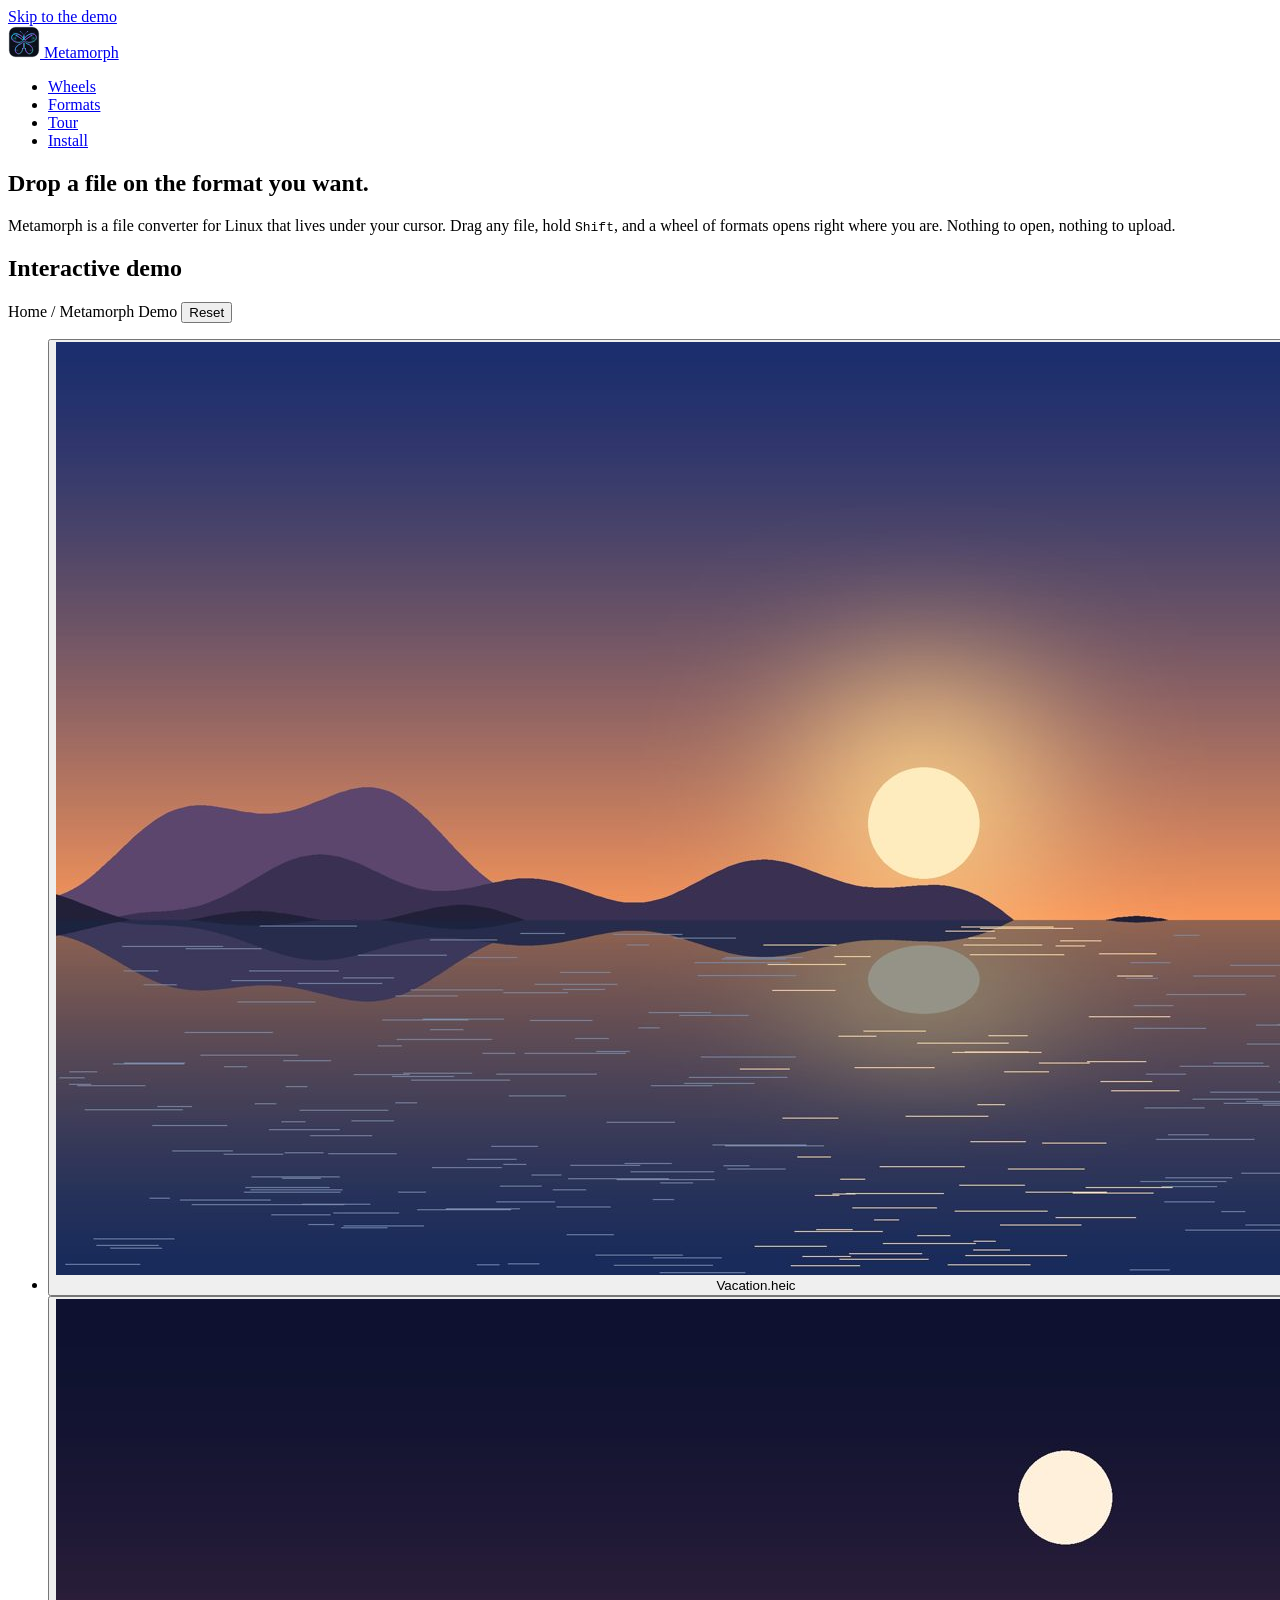
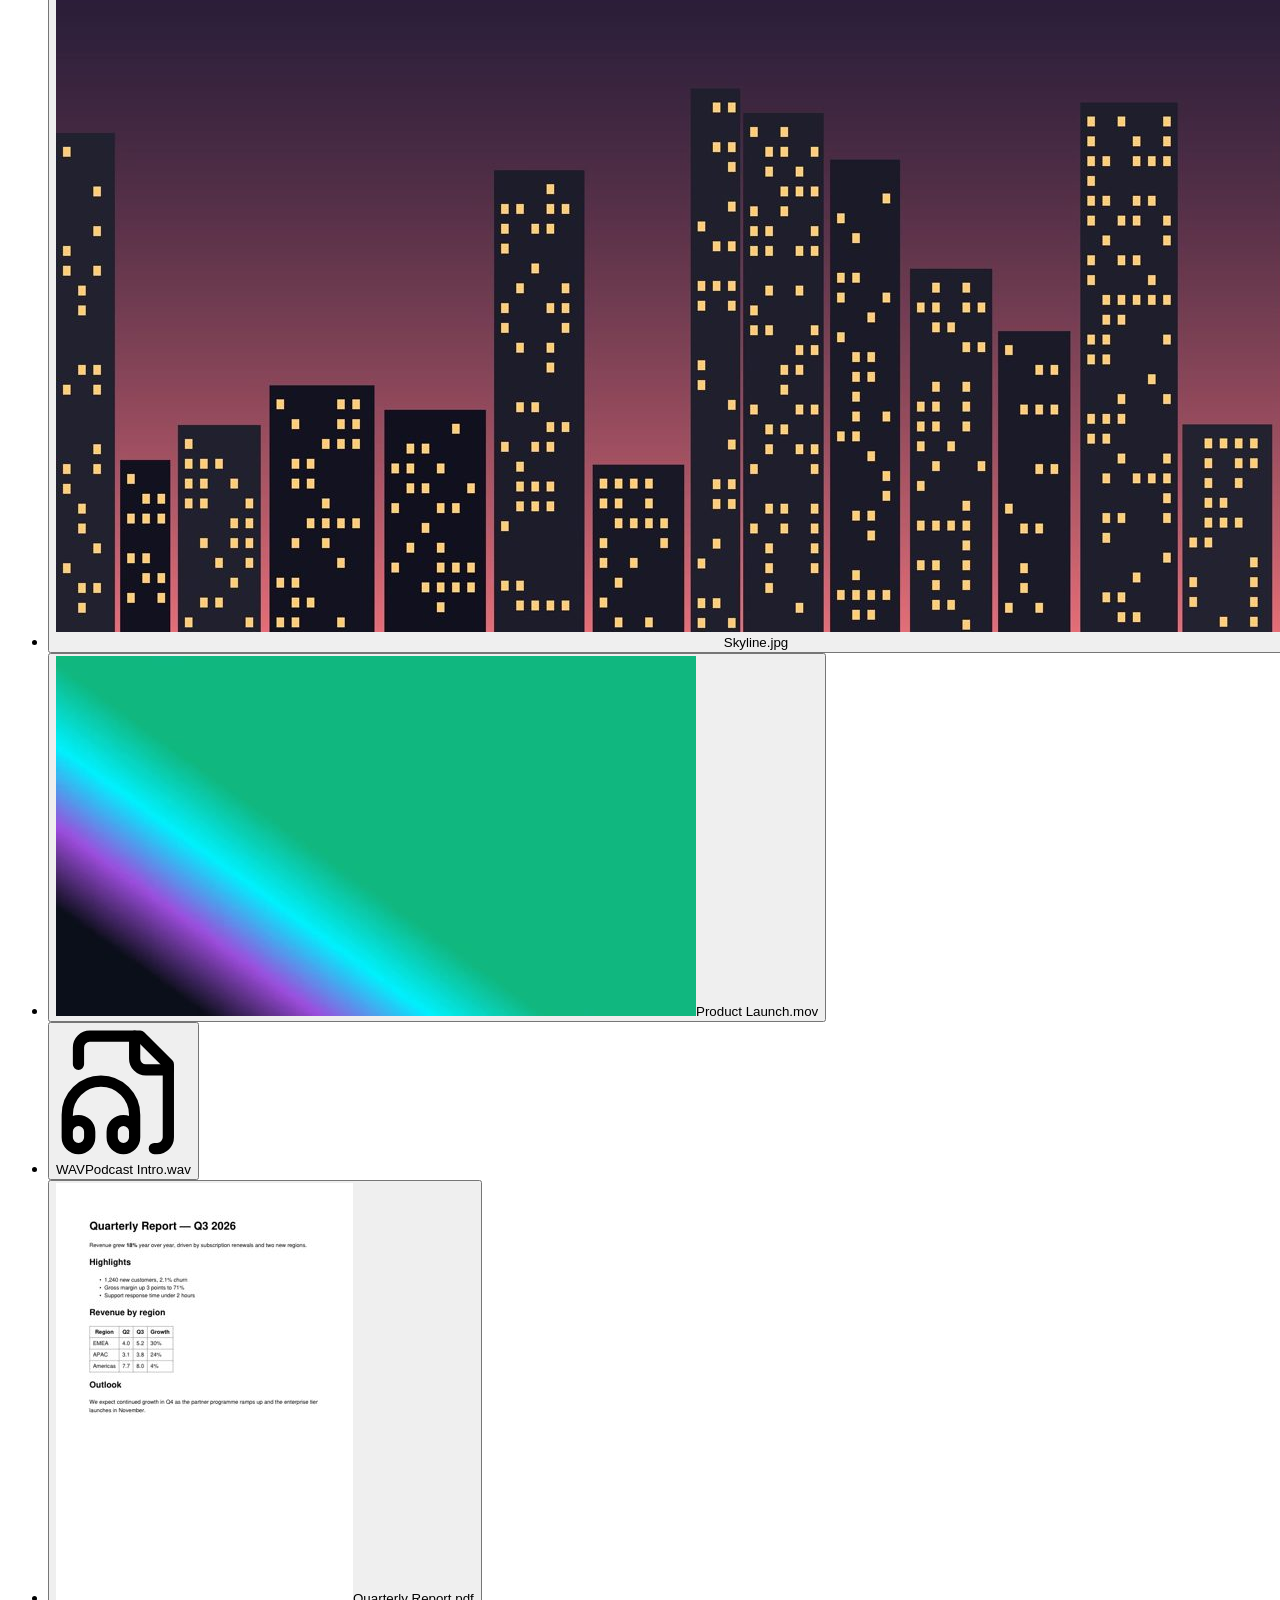
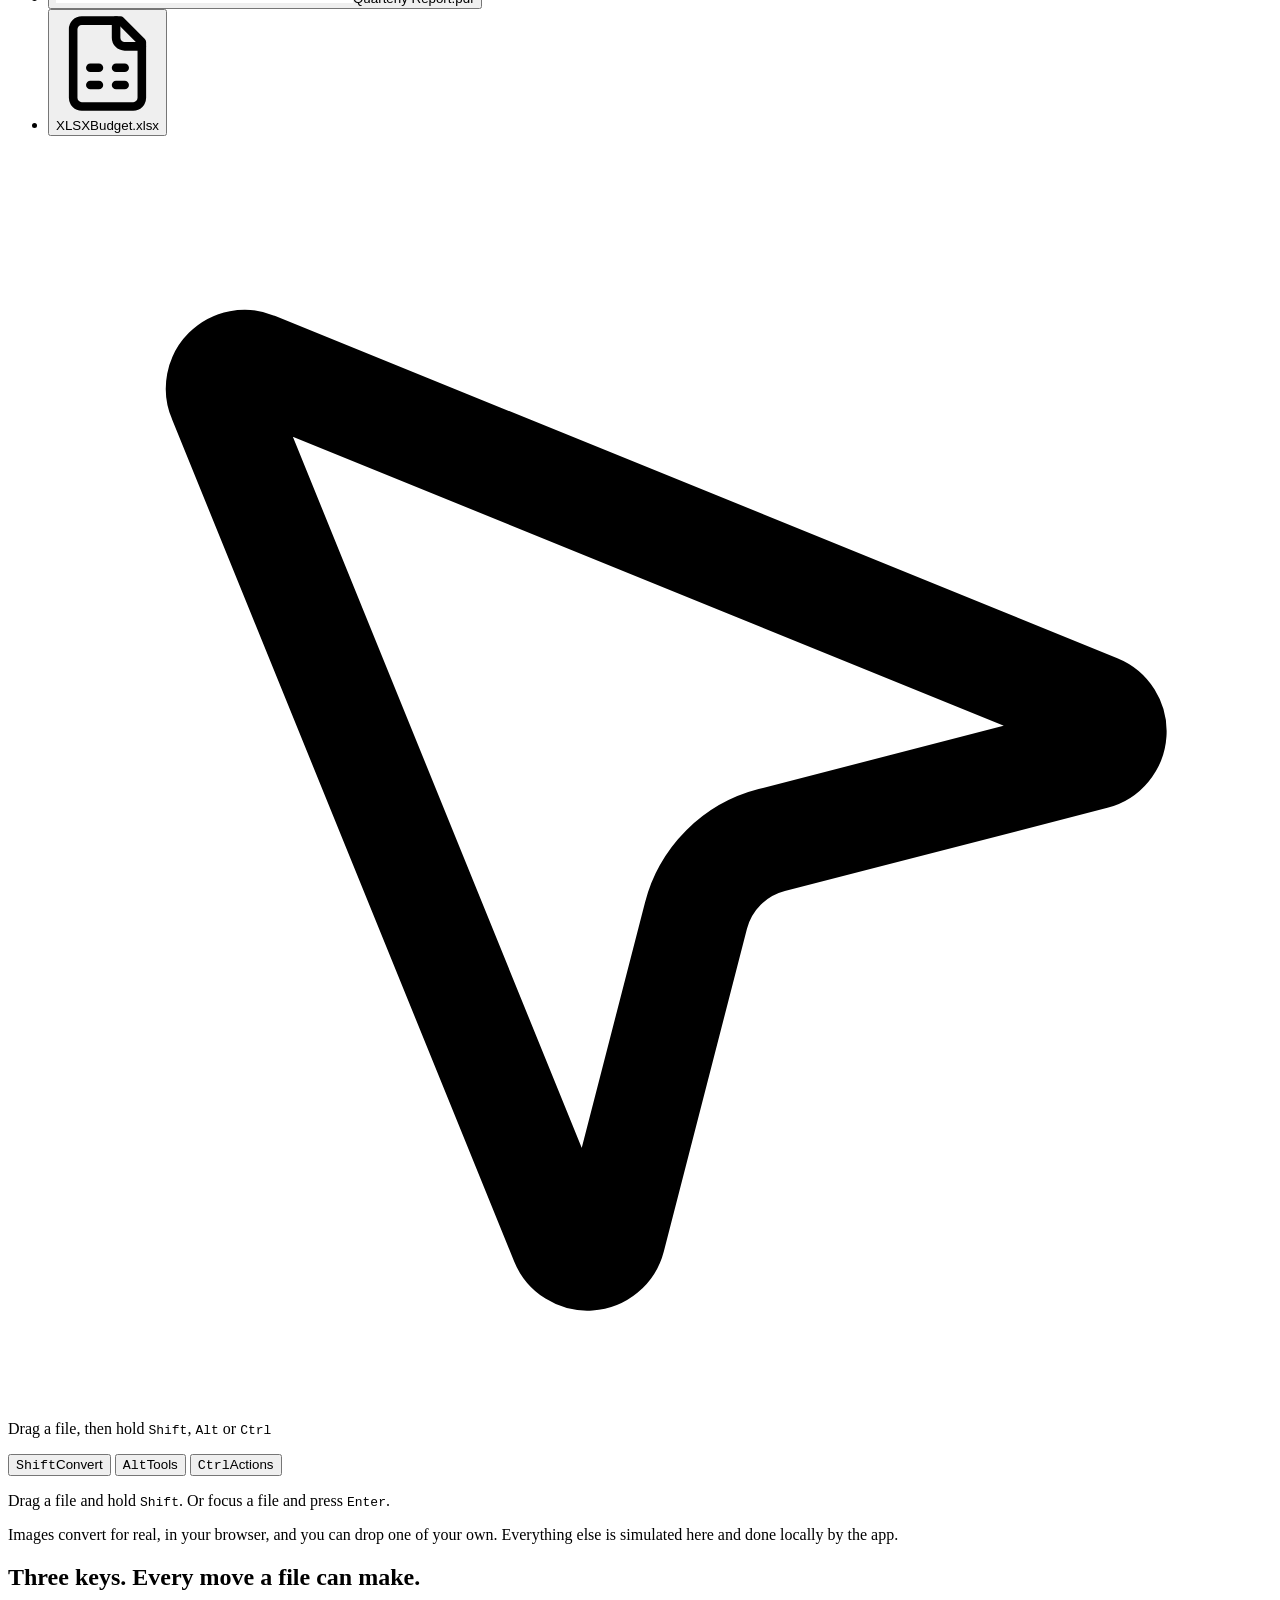
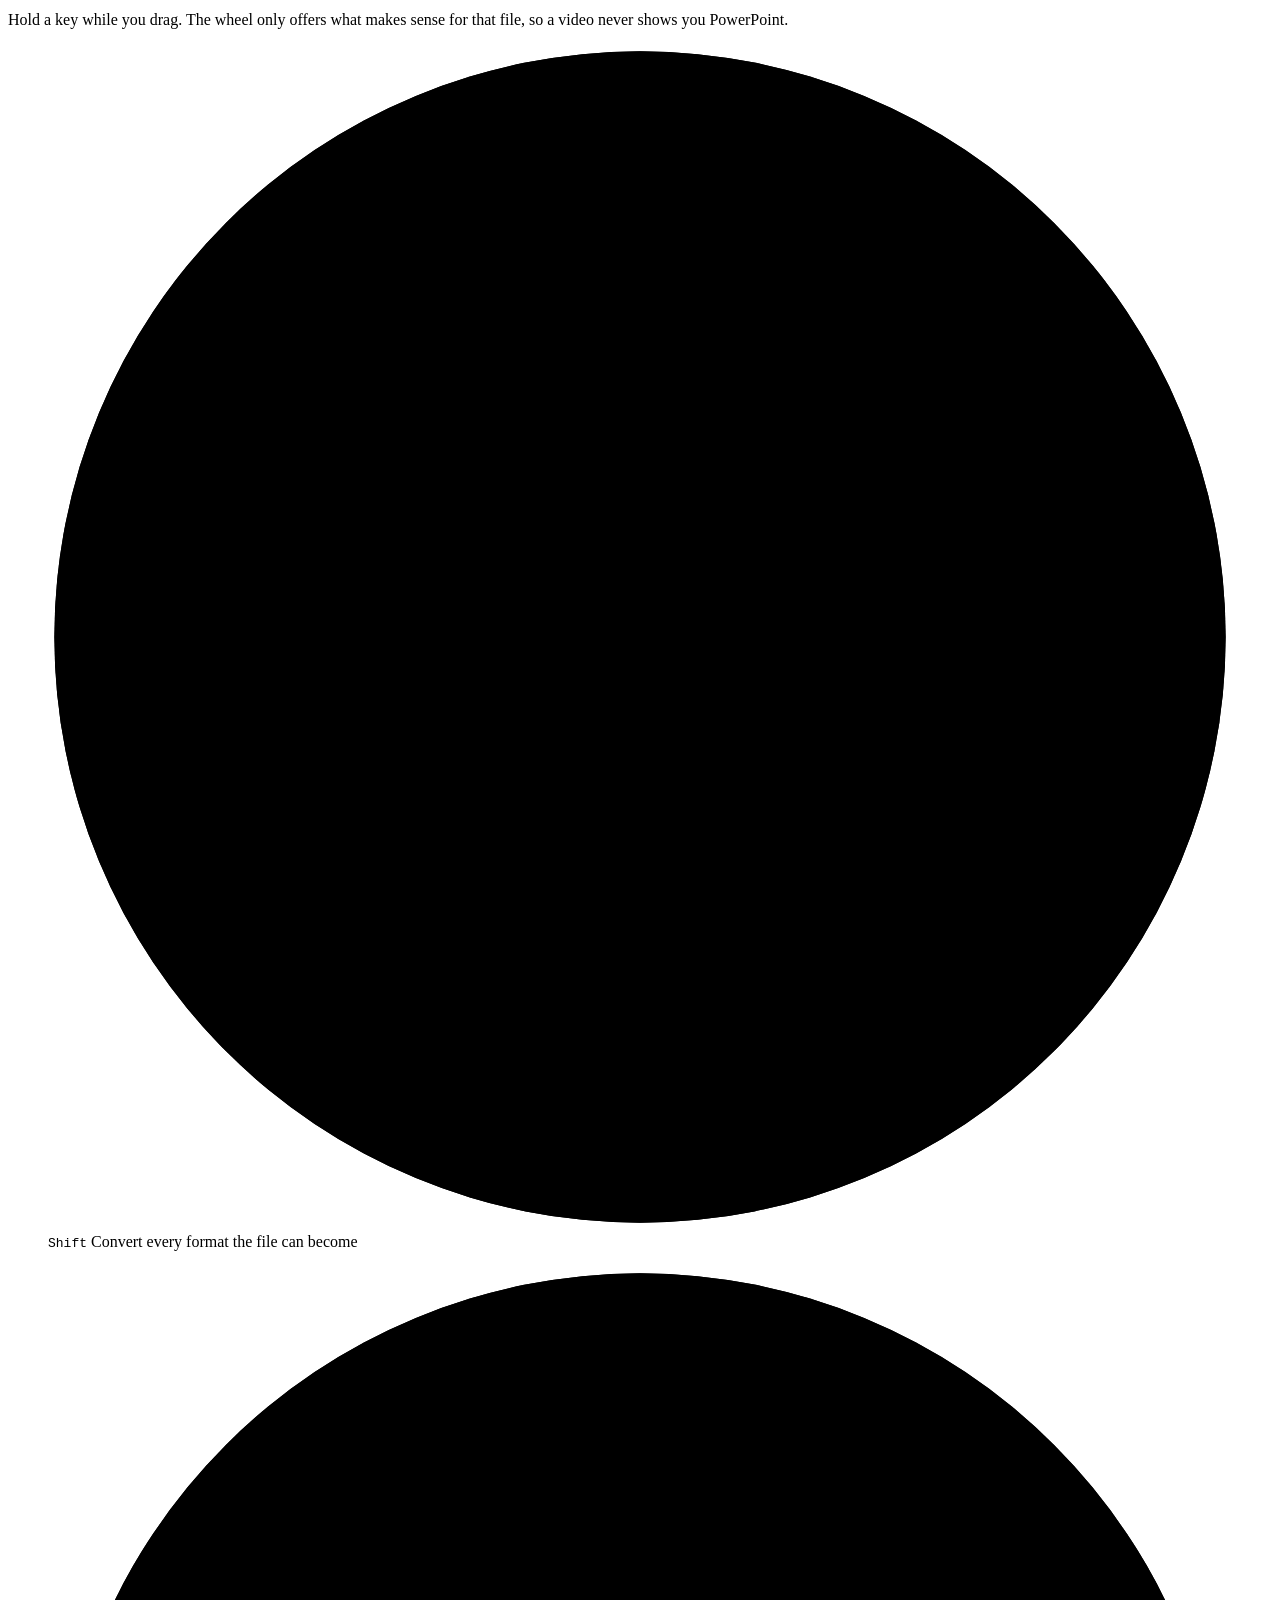
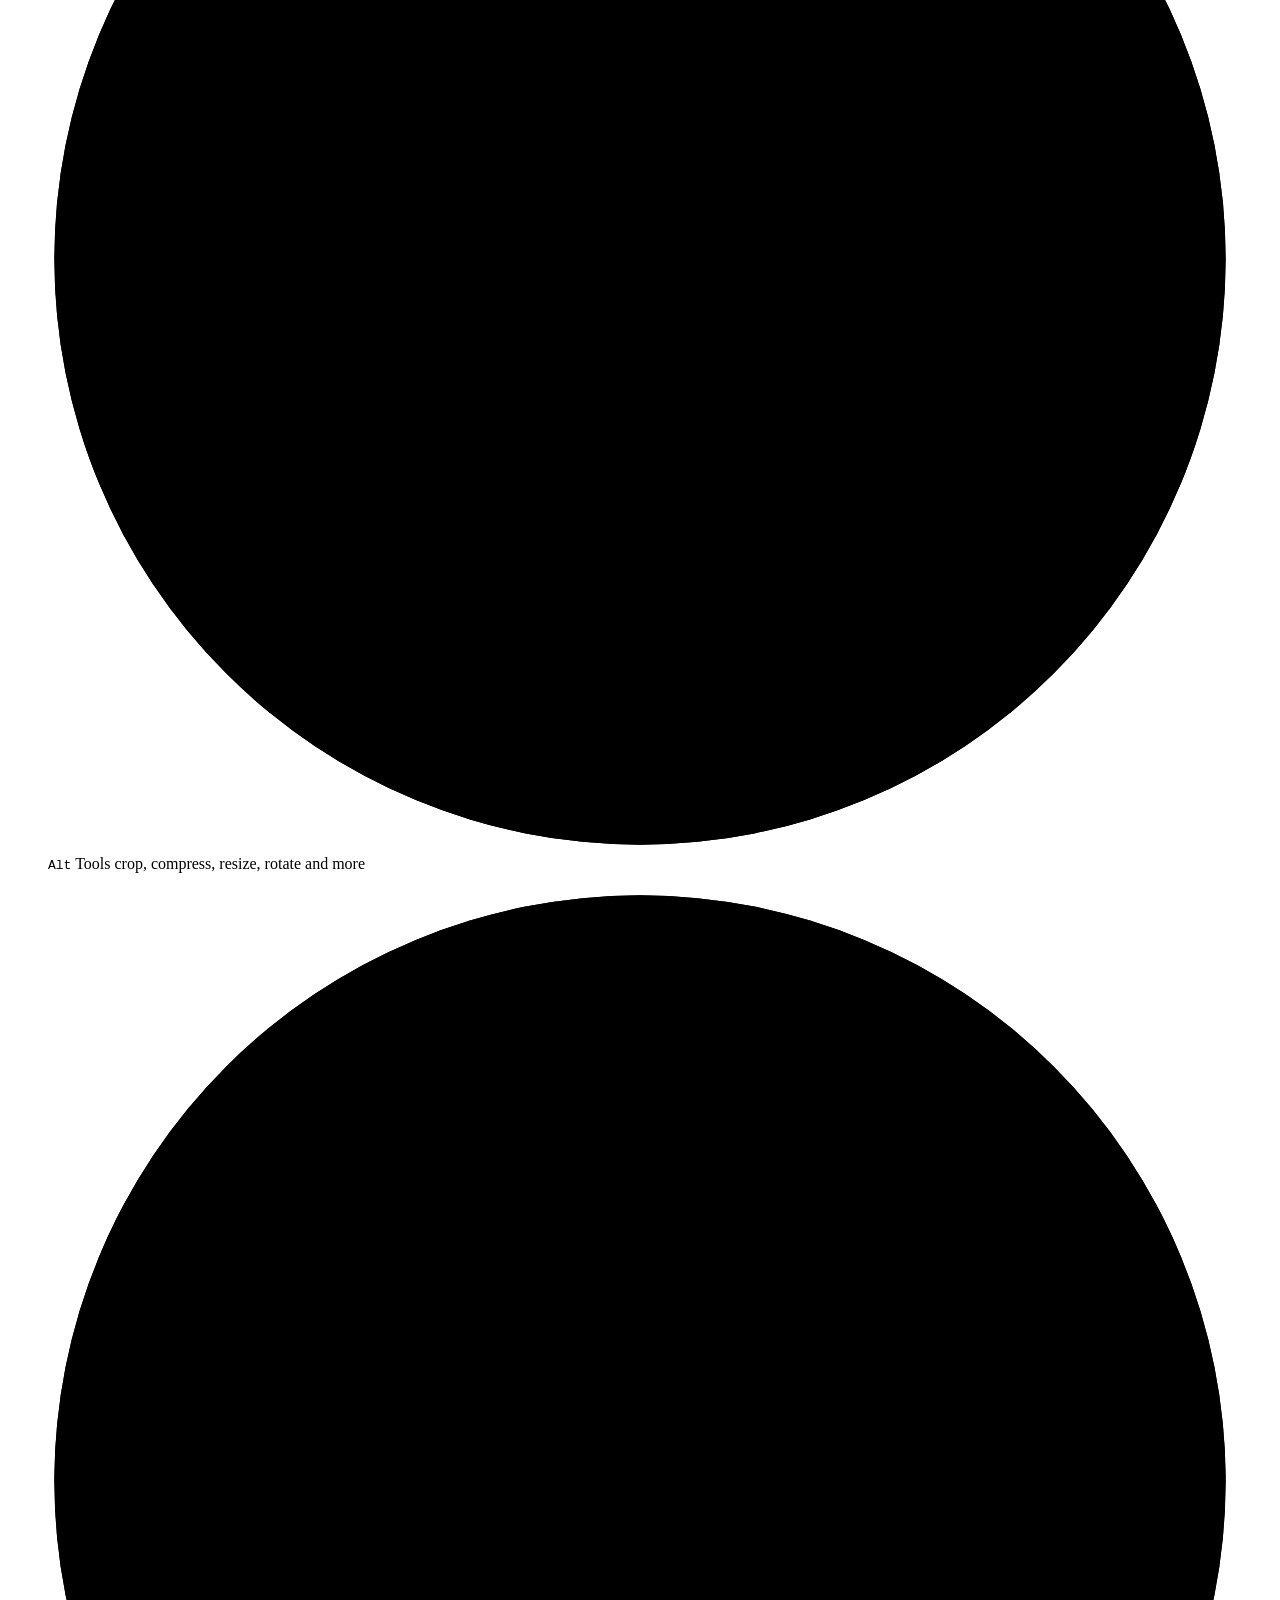
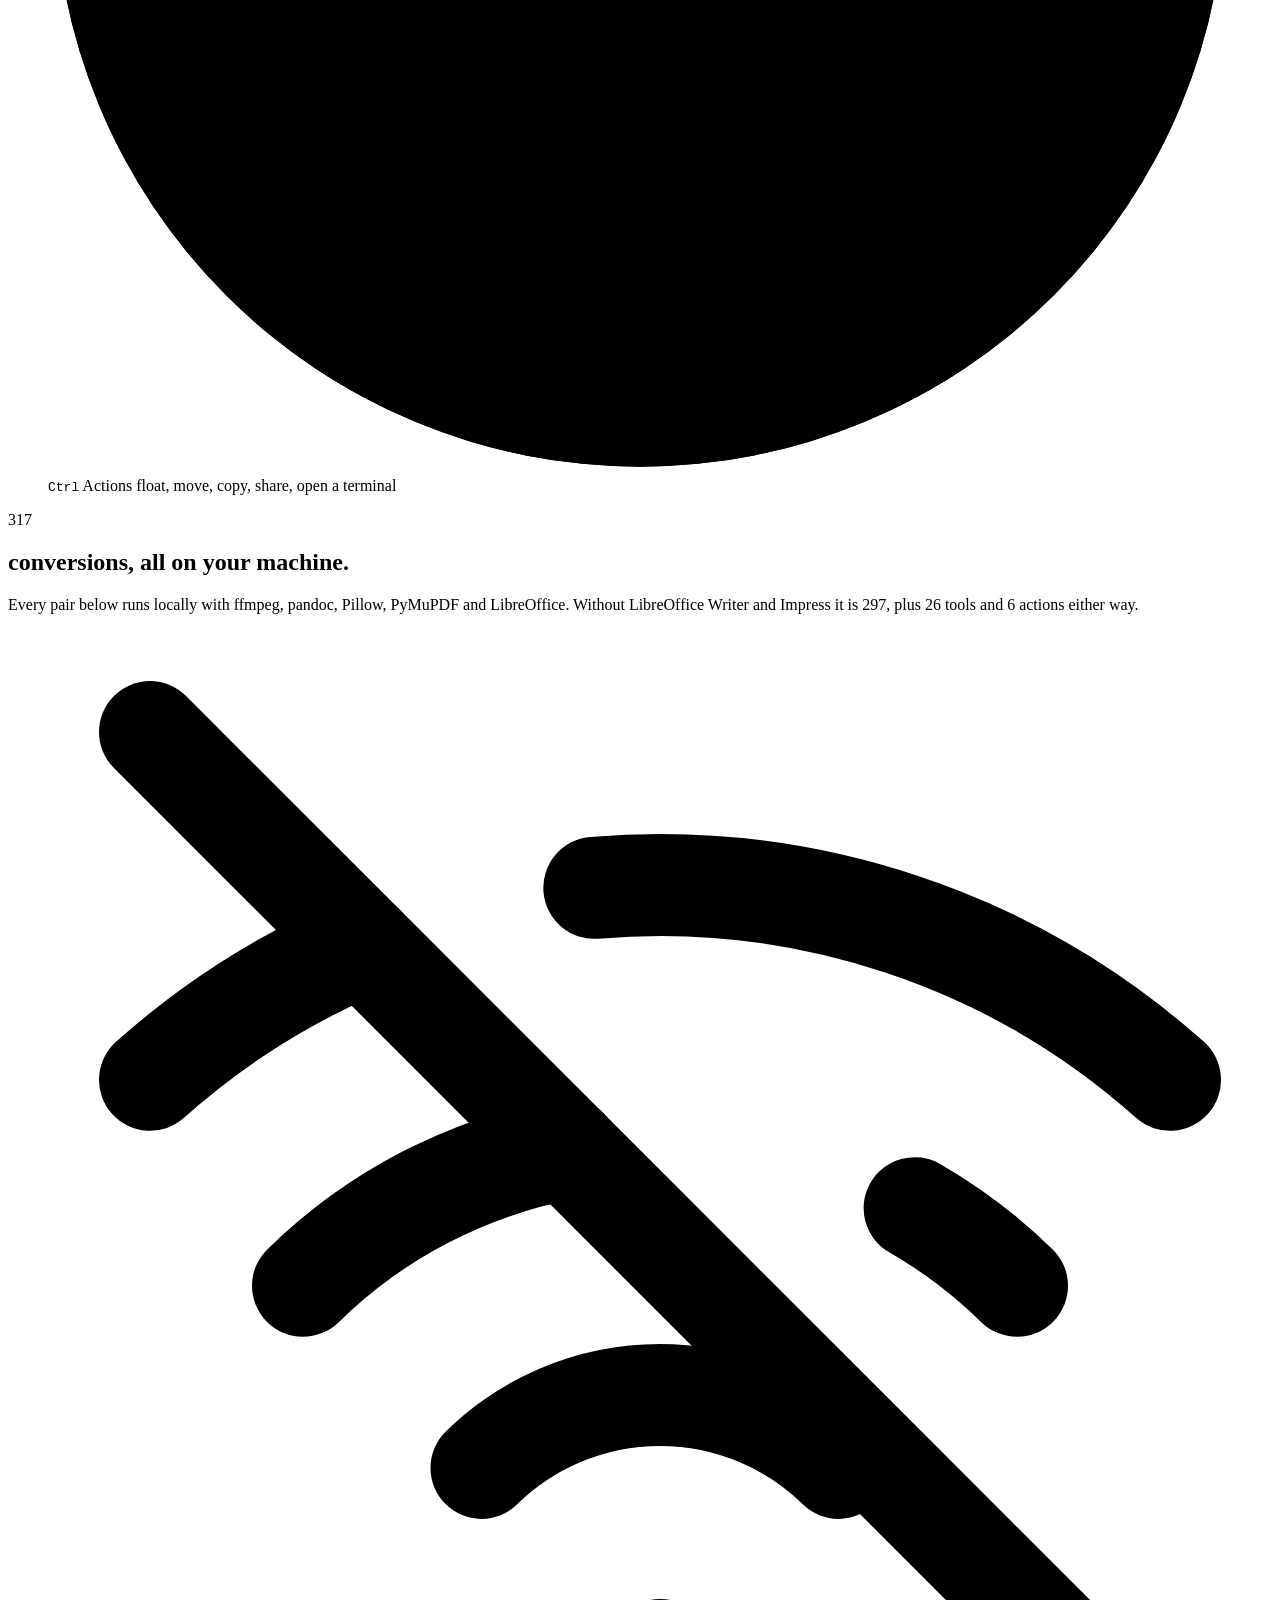
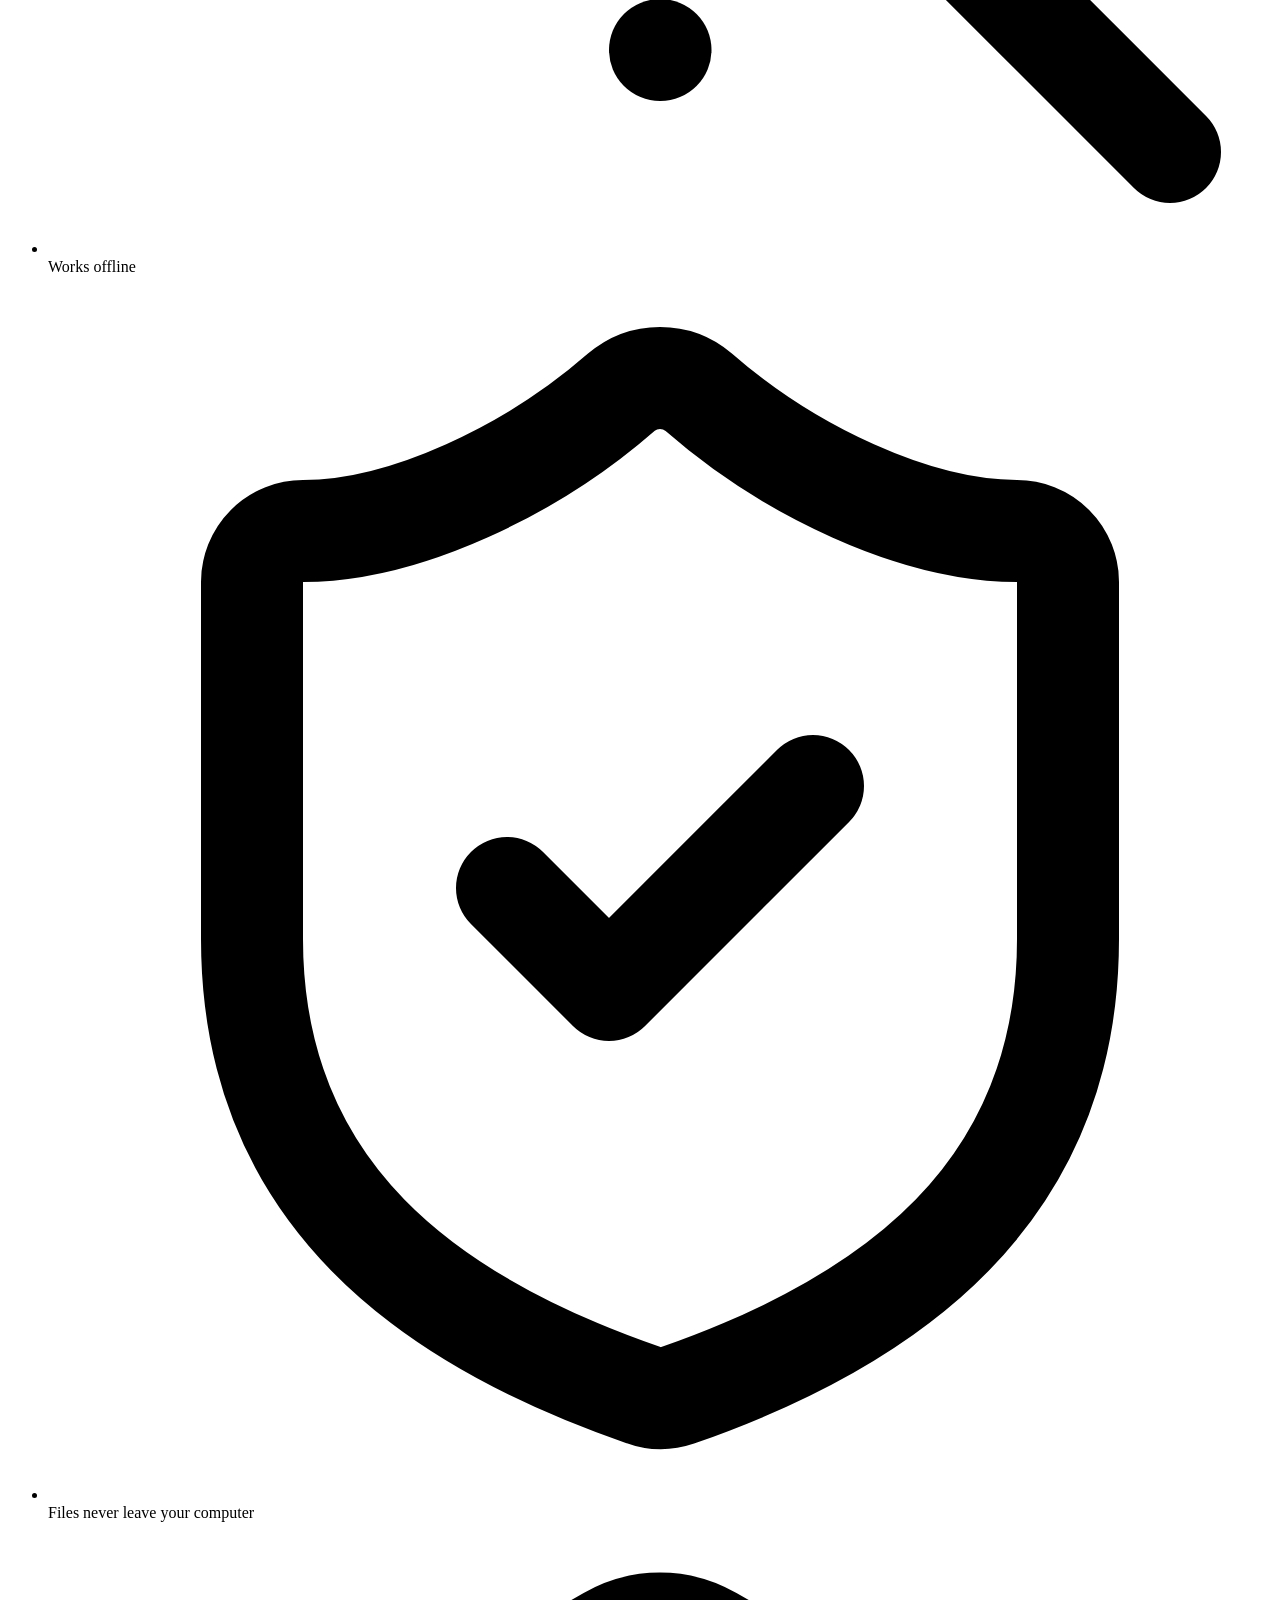
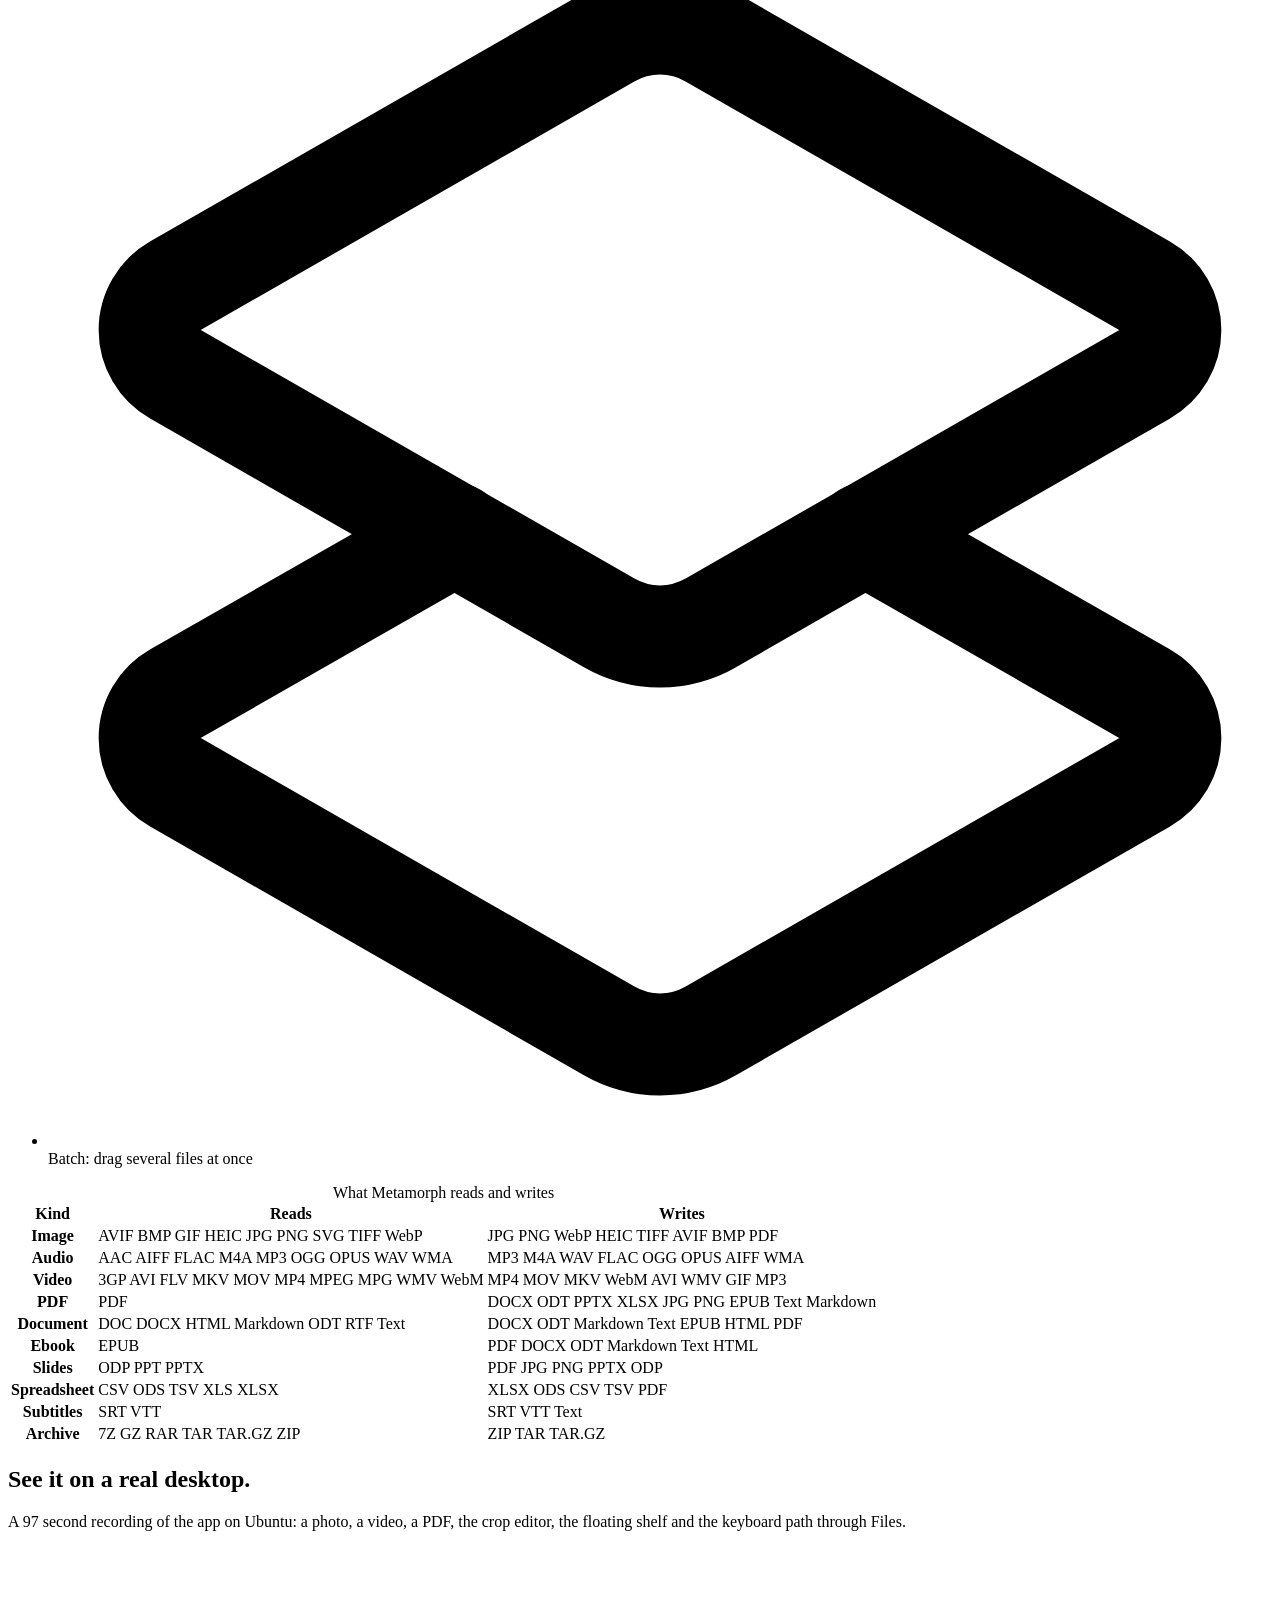
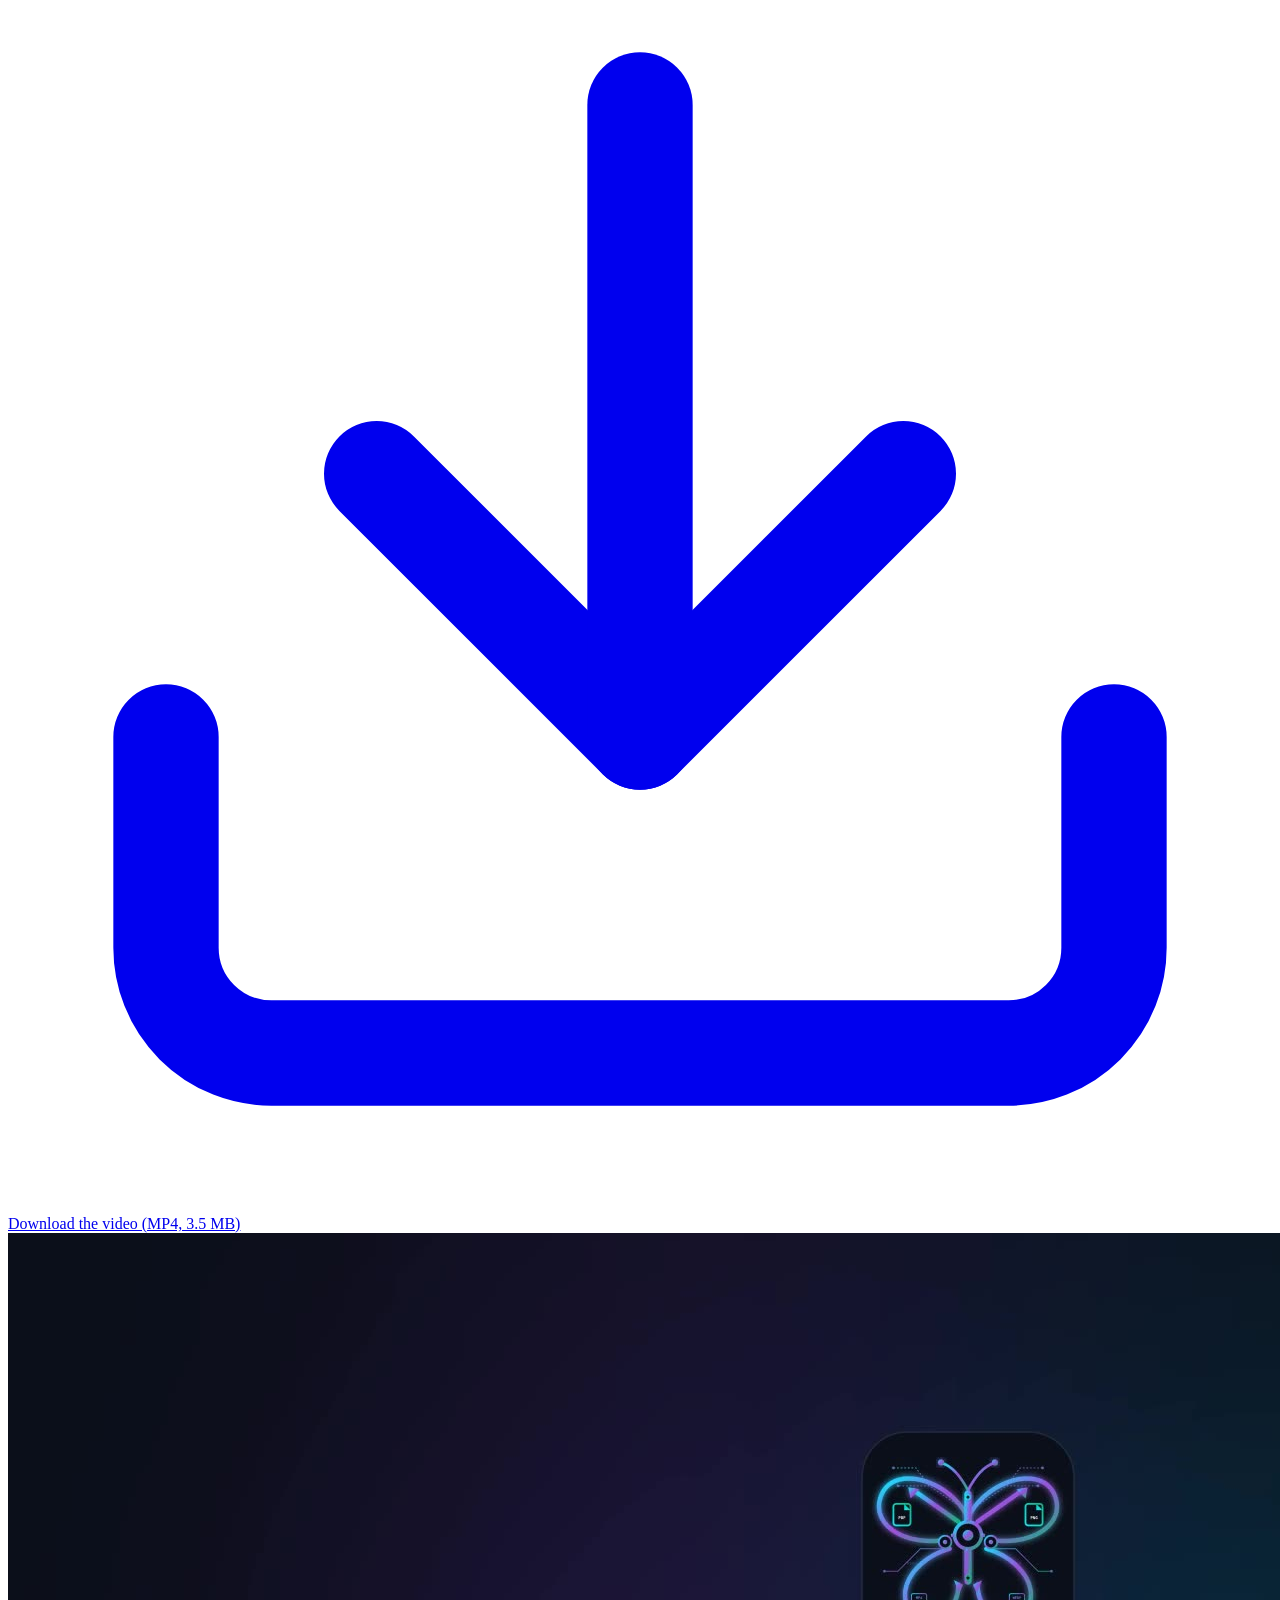
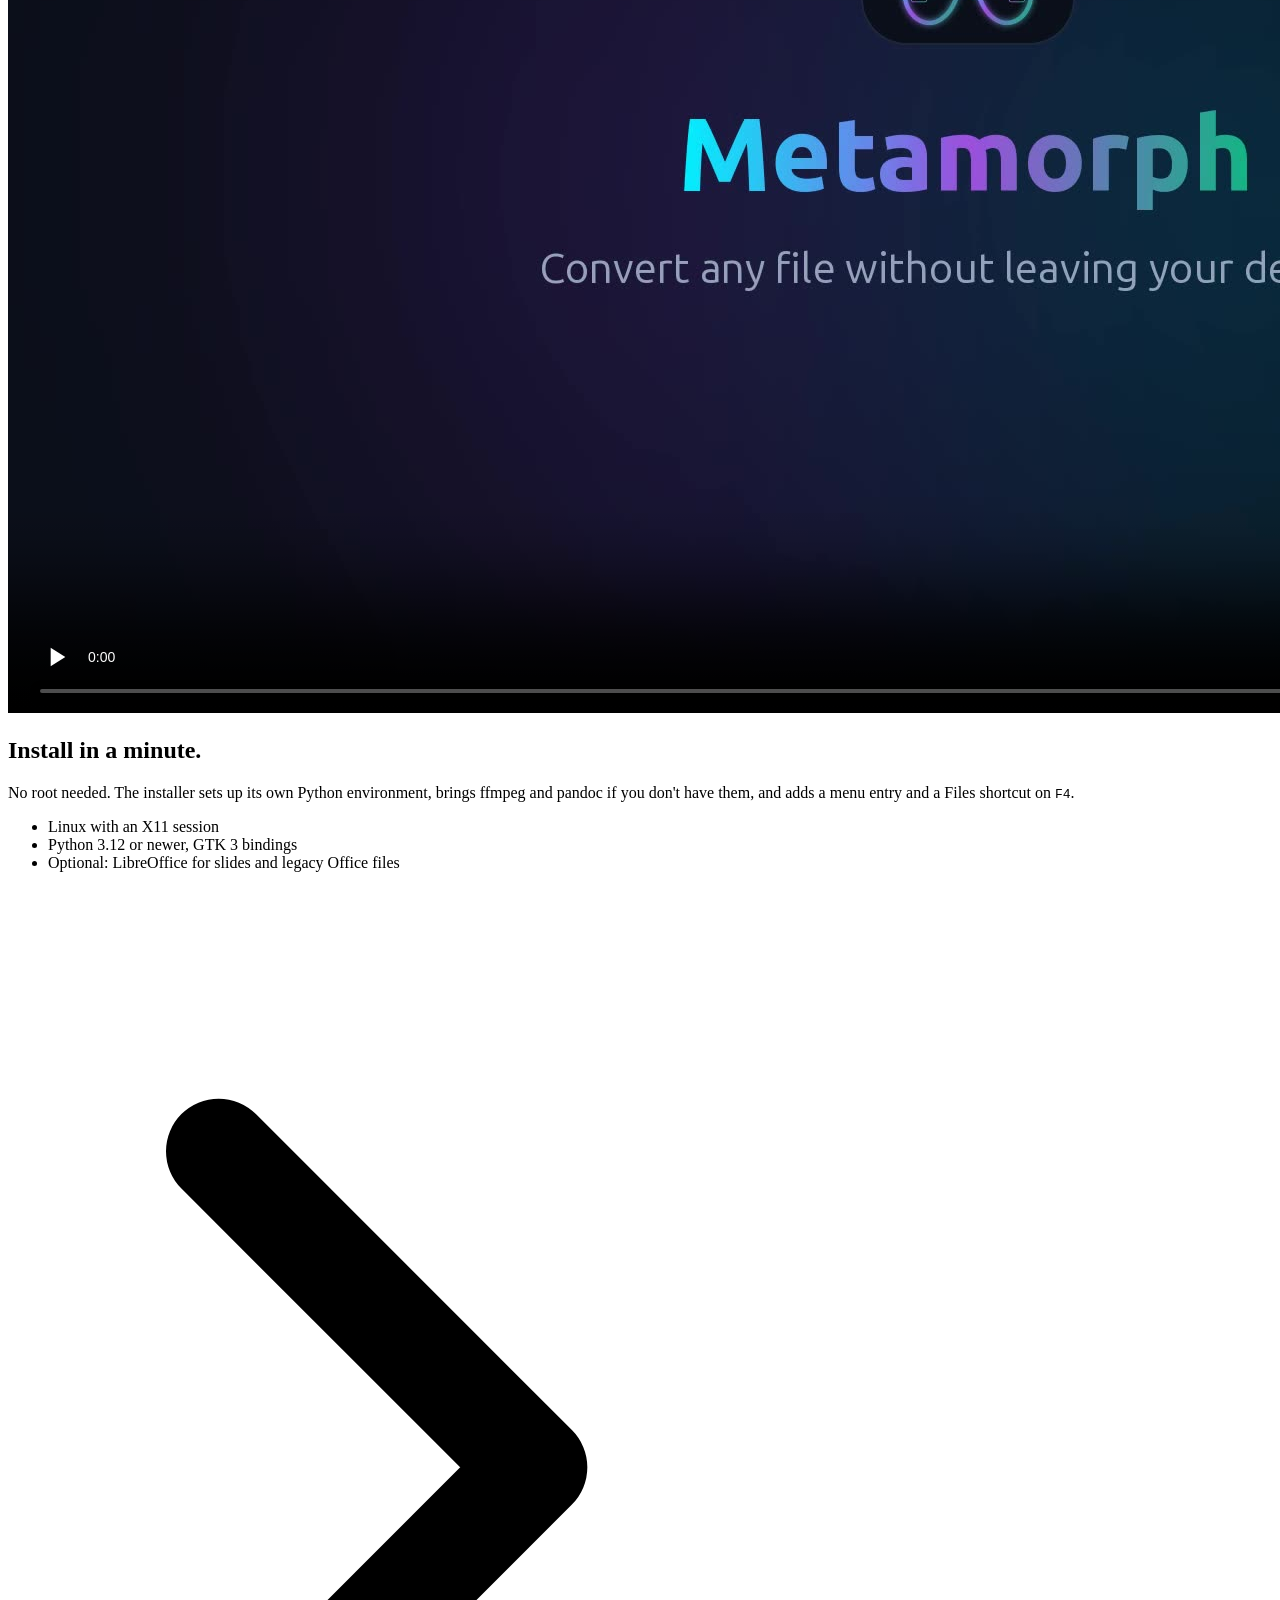
==== index.html @ c7cdf5a6 "feat: product page with tour video and install section Hero led by the live playground, the three wh" ====
<!doctype html>
<html lang="en">
<head>
  <meta charset="utf-8">
  <meta name="viewport" content="width=device-width, initial-scale=1">
  <title>Metamorph: drag, hold a key, drop. A file converter for Linux.</title>
  <meta name="description" content="Metamorph converts files without leaving your desktop. Drag a file, hold Shift and drop it on the format you want. 317 conversions, 26 tools, fully offline. Try it in your browser.">
  <!-- ds-allow-hardcode: browsers read theme-color as a literal; mirrors --color-bg --><meta name="theme-color" content="#0b0f19">
  <meta property="og:title" content="Metamorph: drag, hold a key, drop">
  <meta property="og:description" content="A drag-and-drop file converter for Linux. Try the interactive demo in your browser.">
  <meta property="og:type" content="website">
  <meta property="og:url" content="https://karygauss03.github.io/metamorph-site/">
  <meta property="og:image" content="https://karygauss03.github.io/metamorph-site/assets/img/og.png">
  <meta property="og:image:width" content="1200">
  <meta property="og:image:height" content="630">
  <link rel="canonical" href="https://karygauss03.github.io/metamorph-site/">
  <meta name="twitter:card" content="summary_large_image">
  <link rel="icon" href="assets/img/logo.svg" type="image/svg+xml">
  <link rel="preconnect" href="https://fonts.googleapis.com">
  <link rel="preconnect" href="https://fonts.gstatic.com" crossorigin>
  <link rel="stylesheet" href="https://fonts.googleapis.com/css2?family=Inter:wght@400;500;600;700;800&family=JetBrains+Mono:wght@400;500;600&display=swap">
  <link rel="stylesheet" href="assets/css/tokens.css">
  <link rel="stylesheet" href="assets/css/site.css">
  <script defer src="assets/js/data.js"></script>
  <script defer src="assets/js/icons.js"></script>
  <script defer src="assets/js/wheel.js"></script>
  <script defer src="assets/js/main.js"></script>
</head>
<body>
  <a class="skip-link" href="#demo">Skip to the demo</a>

  <header class="nav">
    <div class="nav__inner">
      <a class="brand" href="#top" aria-label="Metamorph, back to top">
        <img src="assets/img/logo.svg" alt="" class="brand__logo" width="32" height="32">
        <span class="brand__name">Metamorph</span>
      </a>
      <nav aria-label="Sections">
        <ul class="nav__links">
          <li><a href="#wheels">Wheels</a></li>
          <li><a href="#formats">Formats</a></li>
          <li><a href="#tour">Tour</a></li>
          <li><a class="button button--ghost button--small" href="#install">Install</a></li>
        </ul>
      </nav>
    </div>
  </header>

  <main id="top">
    <section class="hero" aria-labelledby="hero-title">
      <div class="hero__copy">
        <h1 id="hero-title" class="display">Drop a file on the format you want.</h1>
        <p class="lead">Metamorph is a file converter for Linux that lives under your cursor. Drag any file, hold <kbd>Shift</kbd>, and a wheel of formats opens right where you are. Nothing to open, nothing to upload.</p>
      </div>

      <div class="demo" id="demo">
        <h2 class="visually-hidden">Interactive demo</h2>
        <div class="stage" id="stage">
          <div class="window" role="application" aria-roledescription="file manager demo" aria-describedby="demo-help">
            <div class="window__bar">
              <span class="window__crumb">Home</span>
              <span class="window__sep" aria-hidden="true">/</span>
              <span class="window__crumb window__crumb--current">Metamorph Demo</span>
              <button type="button" class="button button--ghost button--small window__reset" id="reset">Reset</button>
            </div>
            <ul class="files" id="files" aria-label="Files in Metamorph Demo"></ul>
            <p class="window__cue" id="window-cue" aria-hidden="true"><span data-icon="mouse-pointer-2"></span>Drag a file, then hold <kbd>Shift</kbd>, <kbd>Alt</kbd> or <kbd>Ctrl</kbd></p>
            <div class="dropzone-hint" id="dropzone-hint" hidden>
              Drop to add it to the folder, or hold <kbd>Shift</kbd> to open the wheel
            </div>
          </div>
          <div class="wheel-layer" id="wheel-layer" hidden></div>
          <ol class="toasts" id="toasts" aria-live="polite" aria-label="Jobs"></ol>
          <div class="shelf" id="shelf" hidden>
            <p class="shelf__title">Float</p>
            <ul class="shelf__items" id="shelf-items"></ul>
          </div>
        </div>

        <div class="controls">
          <div class="keys" role="group" aria-label="Wheel keys. On touch screens, tap one, then drag a file.">
            <button type="button" class="key" data-mode="convert" aria-pressed="false">
              <kbd class="key__cap">Shift</kbd><span class="key__label">Convert</span>
            </button>
            <button type="button" class="key" data-mode="tool" aria-pressed="false">
              <kbd class="key__cap">Alt</kbd><span class="key__label">Tools</span>
            </button>
            <button type="button" class="key" data-mode="action" aria-pressed="false">
              <kbd class="key__cap">Ctrl</kbd><span class="key__label">Actions</span>
            </button>
          </div>
          <p class="hint" id="demo-help" aria-live="polite">Drag a file and hold <kbd>Shift</kbd>. Or focus a file and press <kbd>Enter</kbd>.</p>
        </div>
        <p class="footnote">Images convert for real, in your browser, and you can drop one of your own. Everything else is simulated here and done locally by the app.</p>
      </div>
    </section>

    <section class="wheels" id="wheels" aria-labelledby="wheels-title">
      <div class="wheels__lead">
        <div class="wheels__intro">
          <h2 id="wheels-title" class="title">Three keys. Every move a file can make.</h2>
          <p class="body-lg">Hold a key while you drag. The wheel only offers what makes sense for that file, so a video never shows you PowerPoint.</p>
        </div>
        <figure class="wheel-figure wheel-figure--large">
          <div class="wheel-static" data-static-wheel="convert" data-file="Product Launch.mov"></div>
          <figcaption><kbd>Shift</kbd> <span class="figcaption__strong">Convert</span> every format the file can become</figcaption>
        </figure>
      </div>
      <div class="wheels__side">
        <figure class="wheel-figure">
          <div class="wheel-static" data-static-wheel="tool" data-file="Skyline.jpg"></div>
          <figcaption><kbd>Alt</kbd> <span class="figcaption__strong">Tools</span> crop, compress, resize, rotate and more</figcaption>
        </figure>
        <figure class="wheel-figure">
          <div class="wheel-static" data-static-wheel="action" data-file="Skyline.jpg"></div>
          <figcaption><kbd>Ctrl</kbd> <span class="figcaption__strong">Actions</span> float, move, copy, share, open a terminal</figcaption>
        </figure>
      </div>
    </section>

    <section class="formats" id="formats" aria-labelledby="formats-title">
      <div class="formats__figure">
        <p class="figure" aria-hidden="true" id="conversion-count">317</p>
        <h2 id="formats-title" class="title">conversions, all on your machine.</h2>
        <p class="body">Every pair below runs locally with ffmpeg, pandoc, Pillow, PyMuPDF and LibreOffice. <span id="count-note"></span></p>
        <ul class="facts">
          <li><span data-icon="wifi-off"></span>Works offline</li>
          <li><span data-icon="shield-check"></span>Files never leave your computer</li>
          <li><span data-icon="layers-2"></span>Batch: drag several files at once</li>
        </ul>
      </div>
      <div class="formats__table-wrap">
        <table class="formats__table">
          <caption class="visually-hidden">What Metamorph reads and writes</caption>
          <thead><tr><th scope="col">Kind</th><th scope="col">Reads</th><th scope="col">Writes</th></tr></thead>
          <tbody id="formats-body"></tbody>
        </table>
      </div>
    </section>

    <section class="tour" id="tour" aria-labelledby="tour-title">
      <div class="tour__copy">
        <h2 id="tour-title" class="title">See it on a real desktop.</h2>
        <p class="body">A 97 second recording of the app on Ubuntu: a photo, a video, a PDF, the crop editor, the floating shelf and the keyboard path through Files.</p>
        <a class="tour__download" href="assets/video/metamorph-demo.mp4" download><span data-icon="download"></span>Download the video (MP4, 3.5 MB)</a>
      </div>
      <div class="tour__media">
        <video controls preload="none" poster="assets/video/poster.jpg" width="1920" height="1080">
          <source src="assets/video/metamorph-demo.mp4" type="video/mp4">
        </video>
      </div>
    </section>

    <section class="install" id="install" aria-labelledby="install-title">
      <div class="install__copy">
        <h2 id="install-title" class="title">Install in a minute.</h2>
        <p class="body">No root needed. The installer sets up its own Python environment, brings ffmpeg and pandoc if you don't have them, and adds a menu entry and a Files shortcut on <kbd>F4</kbd>.</p>
        <ul class="requirements">
          <li>Linux with an X11 session</li>
          <li>Python 3.12 or newer, GTK 3 bindings</li>
          <li>Optional: LibreOffice for slides and legacy Office files</li>
        </ul>
      </div>
      <div class="terminal">
        <div class="terminal__bar">
          <span class="terminal__title"><span data-icon="terminal"></span>Terminal</span>
          <button type="button" class="button button--ghost button--small" id="copy-install" data-label="Copy">
            <span data-icon="copy"></span><span class="button__text">Copy</span>
          </button>
        </div>
        <pre class="terminal__body" id="install-commands"><code><span class="terminal__prompt">$</span> git clone https://github.com/karygauss03/metamorph.git
<span class="terminal__prompt">$</span> cd metamorph
<span class="terminal__prompt">$</span> ./install.sh</code></pre>
      </div>
    </section>
  </main>

  <footer class="footer">
    <div class="footer__inner">
      <div class="brand brand--footer">
        <img src="assets/img/logo.svg" alt="" class="brand__logo" width="32" height="32">
        <span class="brand__name">Metamorph</span>
      </div>
      <p class="footer__text">Open source under the MIT License. Inspired by Tangerine for Mac; an independent project, not affiliated with it.</p>
      <a class="footer__link" href="https://github.com/karygauss03/metamorph"><span data-icon="github"></span>karygauss03/metamorph</a>
    </div>
  </footer>
</body>
</html>
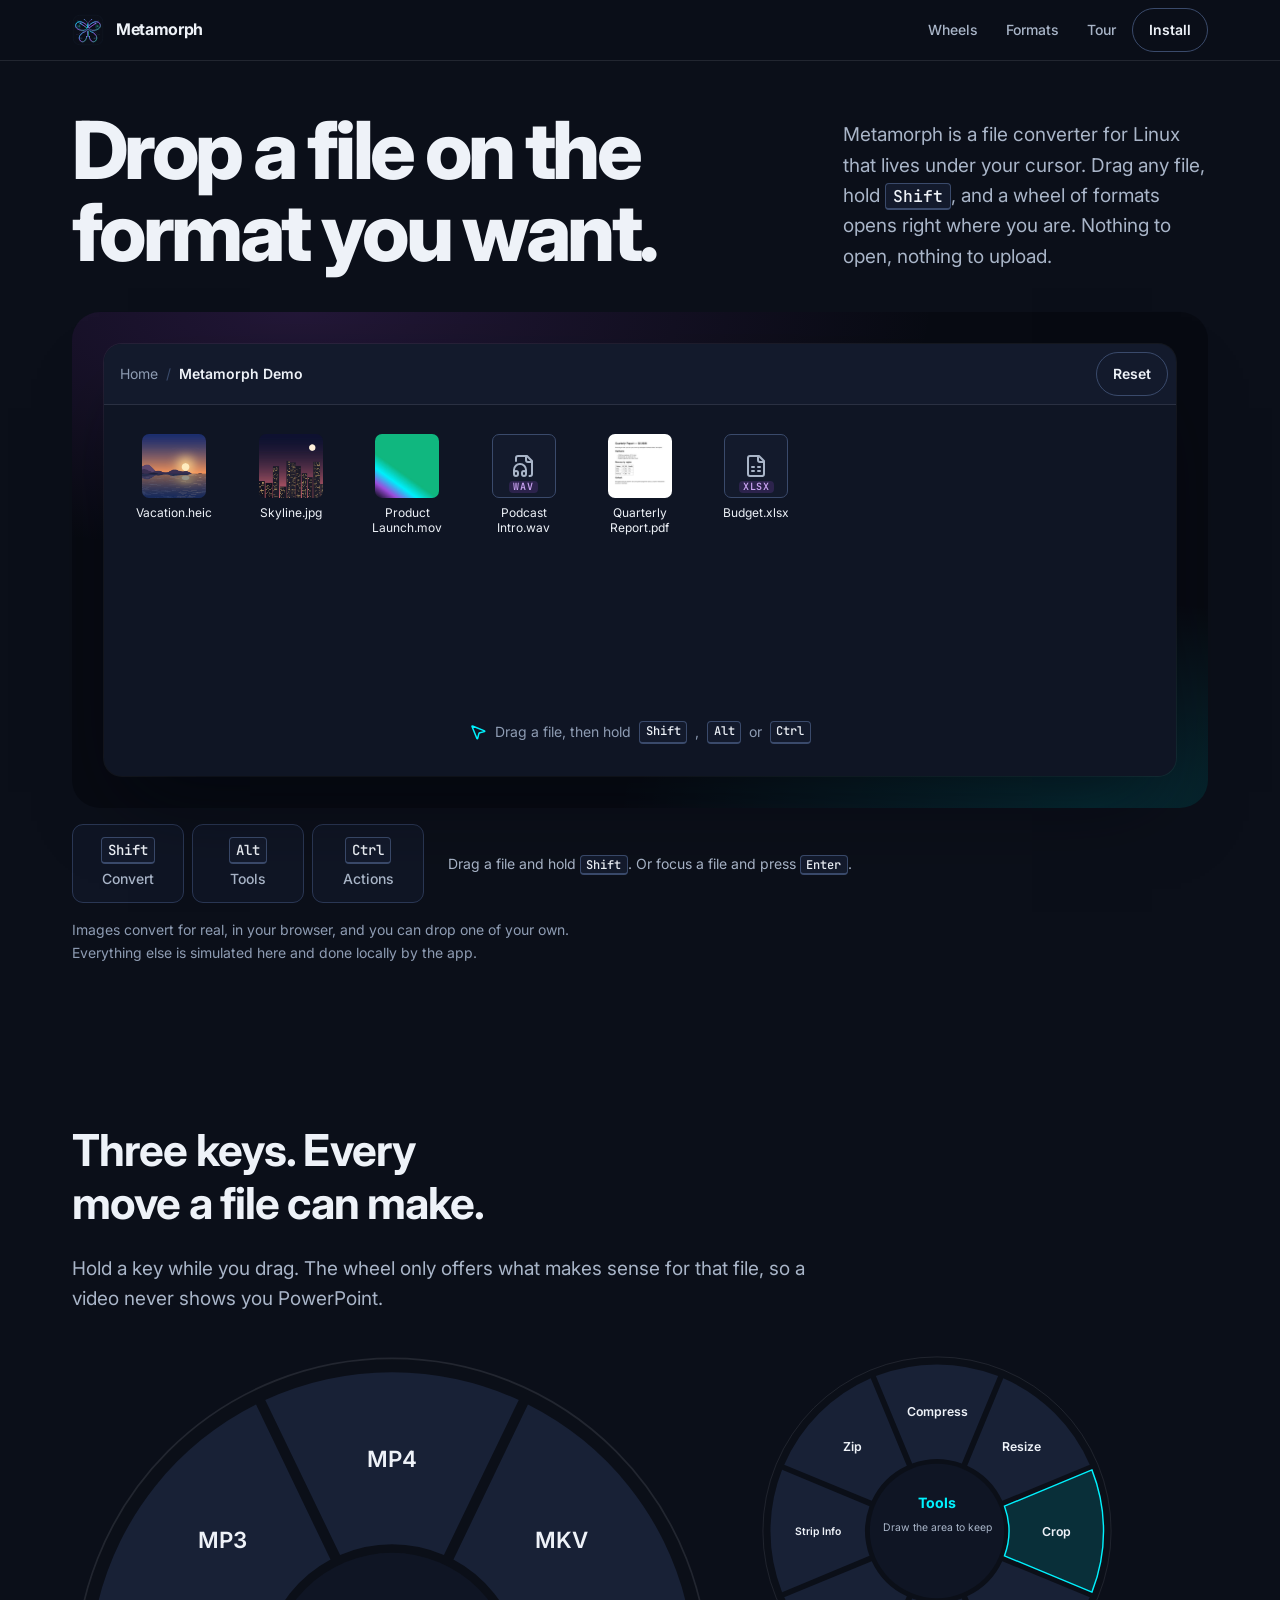
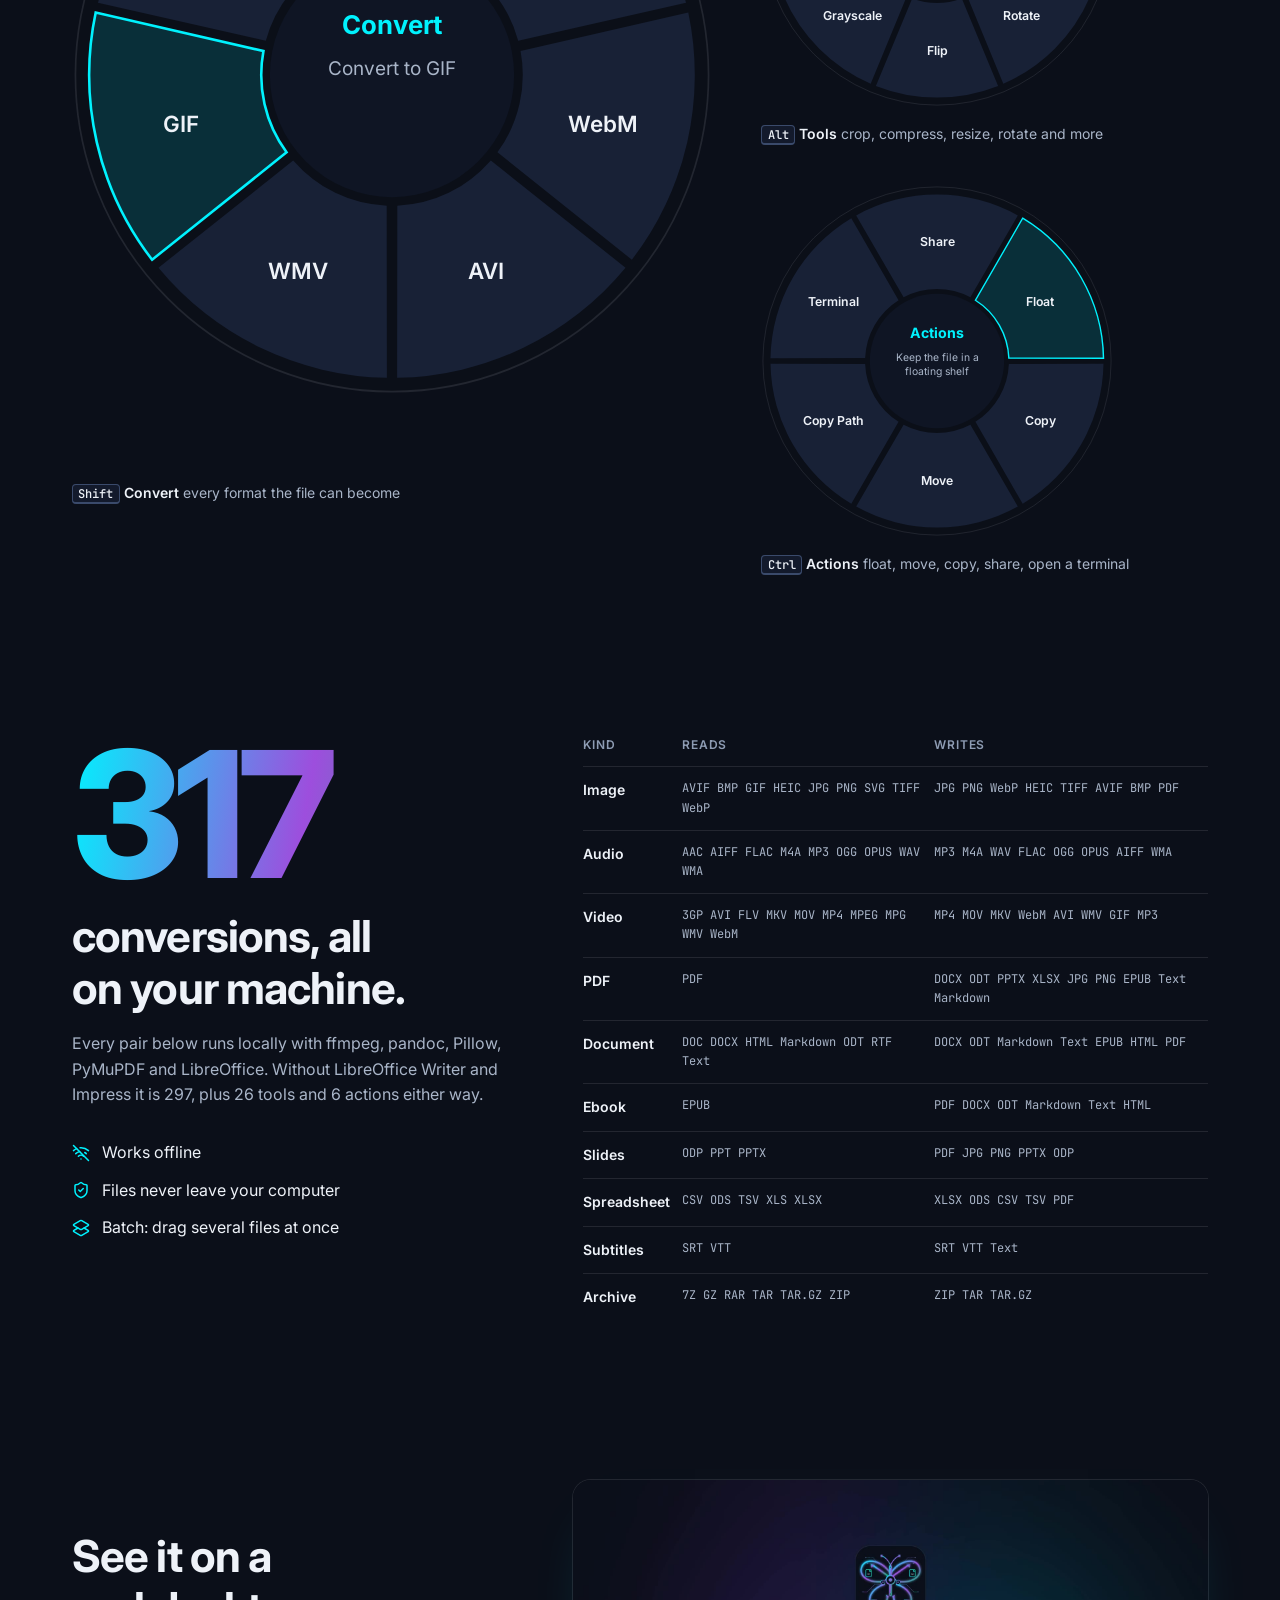
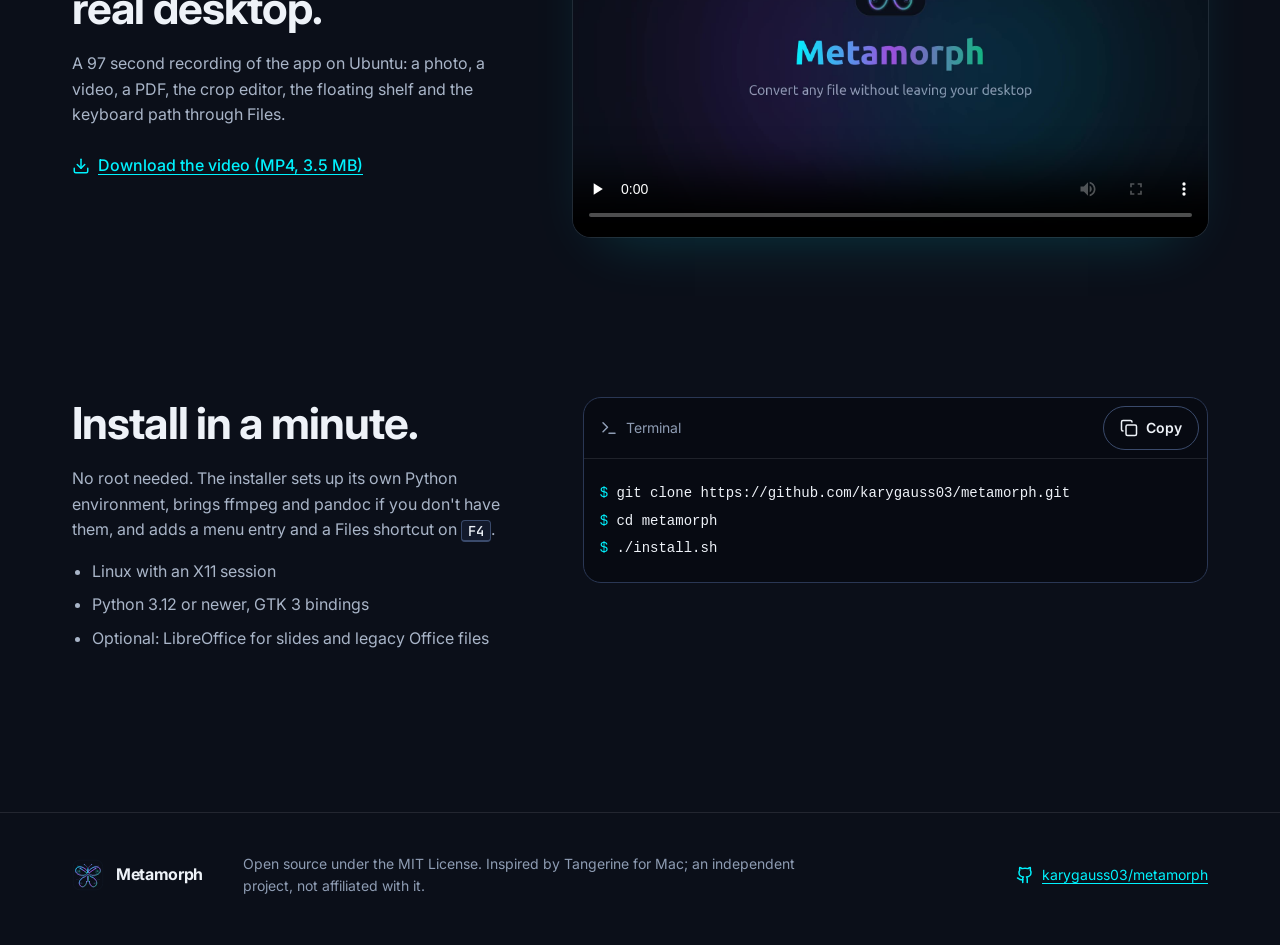
==== commit a41359e9: "chore: prepare the site to live in the metamorph repo Point the canonical and social URLs at karygau" ====
--- a/index.html
+++ b/index.html
@@ -9,11 +9,11 @@
   <meta property="og:title" content="Metamorph: drag, hold a key, drop">
   <meta property="og:description" content="A drag-and-drop file converter for Linux. Try the interactive demo in your browser.">
   <meta property="og:type" content="website">
-  <meta property="og:url" content="https://karygauss03.github.io/metamorph-site/">
-  <meta property="og:image" content="https://karygauss03.github.io/metamorph-site/assets/img/og.png">
+  <meta property="og:url" content="https://karygauss03.github.io/metamorph/">
+  <meta property="og:image" content="https://karygauss03.github.io/metamorph/assets/img/og.png">
   <meta property="og:image:width" content="1200">
   <meta property="og:image:height" content="630">
-  <link rel="canonical" href="https://karygauss03.github.io/metamorph-site/">
+  <link rel="canonical" href="https://karygauss03.github.io/metamorph/">
   <meta name="twitter:card" content="summary_large_image">
   <link rel="icon" href="assets/img/logo.svg" type="image/svg+xml">
   <link rel="preconnect" href="https://fonts.googleapis.com">
--- a/assets/css/tokens.css
+++ b/assets/css/tokens.css
@@ -0,0 +1,171 @@
+/* Metamorph site tokens: the only place raw values live.
+   Primitives are named by what they are; semantic tokens by what they are for.
+   Components read semantic tokens only. */
+
+:root {
+  color-scheme: dark;
+
+  /* ---- primitives: color ---- */
+  --navy-975: #070a12;
+  --navy-950: #0b0f19;
+  --navy-900: #0f1524;
+  --navy-850: #131a2c;
+  --navy-800: #182136;
+  --navy-750: #1e2942;
+  --navy-700: #2a3754;
+  --navy-600: #3a4a6b;
+  --ink-50: #eef2f8;
+  --ink-200: #c6cfdd;
+  --ink-300: #a9b5c8;
+  --ink-400: #8e9cb3;
+  --cyan-300: #7af8fe;
+  --cyan-400: #00f2fe;
+  --cyan-500: #00d4de;
+  --cyan-950: #03161c;
+  --violet-300: #c9a2f0;
+  --violet-500: #9d4edd;
+  --green-300: #6ee7b7;
+  --green-500: #10b981;
+  --red-300: #fca5a5;
+  --white-a06: rgb(238 242 248 / 0.06);
+  --white-a10: rgb(238 242 248 / 0.1);
+  --navy-a72: rgb(7 10 18 / 0.72);
+  --navy-a92: rgb(11 15 25 / 0.94);
+  --cyan-a14: rgb(0 242 254 / 0.14);
+  --cyan-a30: rgb(0 242 254 / 0.3);
+  --violet-a18: rgb(157 78 221 / 0.18);
+
+  /* ---- semantic: color ---- */
+  --color-bg: var(--navy-950);
+  --color-bg-deep: var(--navy-975);
+  --color-surface: var(--navy-900);
+  --color-surface-raised: var(--navy-850);
+  --color-surface-hover: var(--navy-800);
+  --color-surface-pressed: var(--navy-750);
+  --color-border: var(--navy-700);
+  --color-border-strong: var(--navy-600);
+  --color-text: var(--ink-50);
+  --color-text-muted: var(--ink-300);
+  --color-text-subtle: var(--ink-400);
+  --color-primary: var(--cyan-400);
+  --color-primary-hover: var(--cyan-300);
+  --color-primary-pressed: var(--cyan-500);
+  --color-on-primary: var(--cyan-950);
+  --color-primary-tint: var(--cyan-a14);
+  --color-accent: var(--violet-500);
+  --color-accent-text: var(--violet-300);
+  --color-accent-tint: var(--violet-a18);
+  --color-success: var(--green-500);
+  --color-success-text: var(--green-300);
+  --color-error-text: var(--red-300);
+  --color-focus-ring: var(--cyan-300);
+  --color-scrim: var(--navy-a72);
+  --color-hud: var(--navy-a92);
+  --color-hairline: var(--white-a10);
+  --color-wash: var(--white-a06);
+  --color-glow: var(--cyan-a30);
+  --gradient-brand: linear-gradient(100deg, var(--cyan-400) 0%, var(--violet-500) 52%, var(--green-500) 100%);
+
+  /* ---- typography ---- */
+  --font-sans: "Inter", "Ubuntu Sans", system-ui, -apple-system, "Segoe UI", sans-serif;
+  --font-mono: "JetBrains Mono", "Ubuntu Mono", ui-monospace, monospace;
+  --text-xs: 0.75rem;
+  --text-sm: 0.875rem;
+  --text-base: 1rem;
+  --text-lg: 1.1875rem;
+  --text-xl: 1.5rem;
+  --text-2xl: clamp(1.75rem, 1.2rem + 2.2vw, 2.5rem);
+  --text-3xl: clamp(2rem, 1.4rem + 2.4vw, 2.75rem);
+  --text-display: clamp(2.75rem, 1.4rem + 4.6vw, 5rem);
+  --text-figure: clamp(4rem, 1.5rem + 13vw, 11rem);
+  --leading-tight: 1.02;
+  --leading-snug: 1.2;
+  --leading-body: 1.6;
+  --tracking-display: -0.045em;
+  --tracking-tight: -0.02em;
+  --tracking-caps: 0.08em;
+  --weight-regular: 400;
+  --weight-medium: 500;
+  --weight-semibold: 600;
+  --weight-bold: 700;
+  --weight-black: 800;
+  --measure-display: 20ch;
+  --measure-body: 62ch;
+
+  /* ---- space: 4px rhythm ---- */
+  --space-1: 0.25rem;
+  --space-2: 0.5rem;
+  --space-3: 0.75rem;
+  --space-4: 1rem;
+  --space-5: 1.25rem;
+  --space-6: 1.5rem;
+  --space-8: 2rem;
+  --space-10: 2.5rem;
+  --space-12: 3rem;
+  --space-16: 4rem;
+  --space-20: 5rem;
+  --space-gutter: 1rem;
+  --space-section: clamp(5rem, 3rem + 9vw, 10rem);
+  --page-max: 75rem;
+
+  /* ---- shape ---- */
+  --radius-xs: 4px;
+  --radius-sm: 7px;
+  --radius-md: 11px;
+  --radius-lg: 18px;
+  --radius-xl: 28px;
+  --radius-pill: 999px;
+  --border-hairline: 1px;
+  --border-strong: 2px;
+  --focus-width: 3px;
+  --focus-offset: 2px;
+
+  /* ---- elevation: used rarely ---- */
+  --shadow-window: 0 40px 80px -24px rgb(2 5 12 / 0.55), 0 0 0 1px var(--white-a06);
+  --shadow-overlay: 0 18px 48px -12px rgb(2 5 12 / 0.5);
+  --shadow-media: 0 24px 60px -30px rgb(0 242 254 / 0.22), 0 0 0 1px var(--white-a10);
+  --shadow-glow: 0 0 0 1px var(--cyan-a30), 0 0 32px -6px var(--cyan-a30);
+
+  /* ---- sizes ---- */
+  --size-touch: 44px;
+  --size-icon: 1.125rem;
+  --size-icon-lg: 1.5rem;
+  --size-file: 5.75rem;
+  --size-thumb: 3.5rem;
+  --size-ghost: 3rem;
+  --size-wheel: min(90vw, 26rem);
+  --size-toast: min(86vw, 20rem);
+  --size-stage-min: 30rem;
+  --size-logo: 2rem;
+
+  /* ---- motion ---- */
+  --dur-instant: 80ms;
+  --dur-fast: 140ms;
+  --dur-base: 220ms;
+  --dur-slow: 420ms;
+  --ease-out: cubic-bezier(0.2, 0.8, 0.2, 1);
+  --ease-spring: cubic-bezier(0.34, 1.4, 0.64, 1);
+  --ease-in-out: cubic-bezier(0.65, 0, 0.35, 1);
+
+  --z-wheel: 30;
+  --z-dialog: 40;
+  --z-ghost: 50;
+  --z-nav: 60;
+}
+
+@media (min-width: 48rem) {
+  :root {
+    --space-gutter: 2rem;
+    --size-file: 6.5rem;
+    --size-thumb: 4rem;
+  }
+}
+
+@media (prefers-reduced-motion: reduce) {
+  :root {
+    --dur-instant: 0ms;
+    --dur-fast: 0ms;
+    --dur-base: 0ms;
+    --dur-slow: 0ms;
+  }
+}
--- a/assets/css/site.css
+++ b/assets/css/site.css
@@ -0,0 +1,580 @@
+/* Metamorph site. Mobile is the base; wider layouts are layered on with min-width.
+   Every value comes from tokens.css. */
+
+/* ---------- base ---------- */
+*,
+*::before,
+*::after { box-sizing: border-box; }
+
+html { scroll-behavior: smooth; scroll-padding-top: var(--space-20); }
+
+body {
+  margin: 0;
+  background: var(--color-bg);
+  color: var(--color-text);
+  font-family: var(--font-sans);
+  font-size: var(--text-base);
+  line-height: var(--leading-body);
+  -webkit-font-smoothing: antialiased;
+  text-rendering: optimizeLegibility;
+}
+
+img, svg, video { display: block; max-width: 100%; }
+
+a { color: var(--color-primary); text-underline-offset: 0.2em; }
+a:hover { color: var(--color-primary-hover); }
+
+:focus-visible {
+  outline: var(--focus-width) solid var(--color-focus-ring);
+  outline-offset: var(--focus-offset);
+  border-radius: var(--radius-xs);
+}
+
+kbd {
+  font-family: var(--font-mono);
+  font-size: 0.86em;
+  font-weight: var(--weight-medium);
+  padding: 0.05em 0.45em;
+  border: var(--border-hairline) solid var(--color-border-strong);
+  border-bottom-width: var(--border-strong);
+  border-radius: var(--radius-xs);
+  background: var(--color-surface-raised);
+  color: var(--color-text);
+  white-space: nowrap;
+}
+
+.visually-hidden {
+  position: absolute !important;
+  width: 1px; height: 1px;
+  margin: -1px; padding: 0; border: 0;
+  overflow: hidden; clip: rect(0 0 0 0); white-space: nowrap;
+}
+
+.skip-link {
+  position: absolute; left: var(--space-4); top: calc(-1 * var(--space-20));
+  z-index: var(--z-nav);
+  padding: var(--space-2) var(--space-4);
+  background: var(--color-primary); color: var(--color-on-primary);
+  border-radius: var(--radius-sm); font-weight: var(--weight-semibold);
+}
+.skip-link:focus { top: var(--space-4); }
+
+.icon { width: var(--size-icon); height: var(--size-icon); flex: none; }
+
+/* ---------- type ---------- */
+/* At the narrowest widths a single long word can exceed the column: hyphenate rather than overflow. */
+.display, .title { hyphens: auto; overflow-wrap: break-word; }
+.display {
+  margin: 0;
+  max-width: var(--measure-display);
+  font-size: var(--text-display);
+  font-weight: var(--weight-black);
+  line-height: var(--leading-tight);
+  letter-spacing: var(--tracking-display);
+  text-wrap: balance;
+}
+.title {
+  margin: 0;
+  max-width: 20ch;
+  font-size: var(--text-3xl);
+  font-weight: var(--weight-bold);
+  line-height: var(--leading-snug);
+  letter-spacing: var(--tracking-tight);
+  text-wrap: balance;
+}
+.lead, .body-lg {
+  margin: 0;
+  max-width: var(--measure-body);
+  font-size: var(--text-lg);
+  color: var(--color-text-muted);
+}
+.body { margin: 0; max-width: var(--measure-body); color: var(--color-text-muted); }
+
+/* ---------- buttons: default, hover, focus, active, disabled, loading, selected ---------- */
+.button {
+  display: inline-flex; align-items: center; justify-content: center; gap: var(--space-2);
+  min-height: var(--size-touch);
+  padding: var(--space-2) var(--space-5);
+  border: var(--border-hairline) solid transparent;
+  border-radius: var(--radius-pill);
+  background: var(--color-primary);
+  color: var(--color-on-primary);
+  font: inherit; font-weight: var(--weight-semibold); text-decoration: none;
+  cursor: pointer;
+  transition: background-color var(--dur-fast) var(--ease-out), color var(--dur-fast) var(--ease-out),
+              border-color var(--dur-fast) var(--ease-out), transform var(--dur-instant) var(--ease-out);
+}
+.button:hover { background: var(--color-primary-hover); color: var(--color-on-primary); }
+.button:active { background: var(--color-primary-pressed); transform: translateY(1px); }
+.button:disabled, .button[aria-disabled="true"] { opacity: 0.45; cursor: not-allowed; transform: none; }
+.button[aria-busy="true"] { cursor: progress; }
+.button--ghost {
+  background: transparent; color: var(--color-text); border-color: var(--color-border-strong);
+}
+.button--ghost:hover { background: var(--color-surface-hover); color: var(--color-text); border-color: var(--color-text-subtle); }
+.button--ghost:active { background: var(--color-surface-pressed); }
+.button--ghost[aria-pressed="true"], .button--ghost.is-done {
+  border-color: var(--color-success); color: var(--color-success-text);
+}
+.button--small { min-height: var(--size-touch); padding: var(--space-1) var(--space-4); font-size: var(--text-sm); }
+.button .icon { width: var(--size-icon); height: var(--size-icon); }
+
+/* ---------- nav ---------- */
+.nav {
+  position: sticky; top: 0; z-index: var(--z-nav);
+  background: var(--color-hud);
+  border-bottom: var(--border-hairline) solid var(--color-hairline);
+  backdrop-filter: blur(12px); /* ds-allow-hardcode: the one glass surface on the page */
+}
+.nav__inner {
+  display: flex; align-items: center; justify-content: space-between; gap: var(--space-4);
+  max-width: var(--page-max); margin: 0 auto;
+  padding: var(--space-2) var(--space-gutter);
+}
+.brand { display: inline-flex; align-items: center; gap: var(--space-3); color: var(--color-text); text-decoration: none; }
+.brand:hover { color: var(--color-text); }
+.brand__logo { width: var(--size-logo); height: var(--size-logo); }
+.brand__name { font-weight: var(--weight-bold); letter-spacing: var(--tracking-tight); }
+.nav__links { display: flex; align-items: center; gap: var(--space-1); margin: 0; padding: 0; list-style: none; }
+.nav__links li:not(:last-child) { display: none; }
+.nav__links a:not(.button) {
+  display: inline-flex; align-items: center; min-height: var(--size-touch);
+  padding: 0 var(--space-3); border-radius: var(--radius-sm);
+  color: var(--color-text-muted); text-decoration: none; font-size: var(--text-sm); font-weight: var(--weight-medium);
+}
+.nav__links a:not(.button):hover { color: var(--color-text); background: var(--color-surface-hover); }
+.nav__links a:not(.button):active { background: var(--color-surface-pressed); }
+
+/* ---------- sections ---------- */
+main > section {
+  max-width: var(--page-max); margin: 0 auto;
+  padding: var(--space-section) var(--space-gutter) 0;
+}
+
+/* ---------- hero + demo ---------- */
+.hero { display: grid; grid-template-columns: minmax(0, 1fr); gap: var(--space-10); padding-top: var(--space-12) !important; }
+.hero__copy { display: grid; gap: var(--space-6); }
+
+.demo { display: grid; grid-template-columns: minmax(0, 1fr); gap: var(--space-4); }
+
+.stage {
+  --stage-pad: var(--space-3);
+  position: relative;
+  isolation: isolate;
+  border-radius: var(--radius-xl);
+  background:
+    radial-gradient(80% 70% at 20% 0%, var(--color-accent-tint), transparent 70%),
+    radial-gradient(60% 60% at 90% 100%, var(--color-primary-tint), transparent 70%),
+    var(--color-bg-deep);
+  padding: var(--stage-pad);
+  user-select: none;
+  -webkit-user-select: none;
+}
+
+.window {
+  position: relative;
+  display: flex; flex-direction: column;
+  min-height: var(--size-stage-min);
+  border-radius: var(--radius-lg);
+  background: var(--color-surface);
+  box-shadow: var(--shadow-window);
+  overflow: hidden;
+}
+.window__bar {
+  display: flex; flex-wrap: wrap; align-items: center; gap: var(--space-2);
+  padding: var(--space-2) var(--space-2) var(--space-2) var(--space-4);
+  border-bottom: var(--border-hairline) solid var(--color-hairline);
+  background: var(--color-surface-raised);
+  font-size: var(--text-sm);
+}
+.window__crumb { color: var(--color-text-subtle); }
+.window__crumb--current { color: var(--color-text); font-weight: var(--weight-semibold); }
+.window__sep { color: var(--color-border-strong); }
+.window__reset { margin-left: auto; }
+
+.files {
+  display: grid;
+  grid-template-columns: repeat(auto-fill, minmax(var(--size-file), 1fr));
+  align-content: start;
+  gap: var(--space-2);
+  margin: 0; padding: var(--space-4);
+  list-style: none;
+  flex: 1;
+}
+
+/* file: default, hover, focus, active, selected, dragging, new, disabled */
+.file {
+  display: grid; justify-items: center; gap: var(--space-2);
+  width: 100%;
+  padding: var(--space-3) var(--space-1);
+  border: var(--border-hairline) solid transparent;
+  border-radius: var(--radius-md);
+  background: transparent;
+  color: var(--color-text);
+  font: inherit; font-size: var(--text-xs); line-height: var(--leading-snug);
+  text-align: center;
+  cursor: grab;
+  touch-action: none;
+  transition: background-color var(--dur-fast) var(--ease-out), border-color var(--dur-fast) var(--ease-out),
+              opacity var(--dur-fast) var(--ease-out);
+}
+.file:hover { background: var(--color-surface-hover); }
+.file:active { cursor: grabbing; background: var(--color-surface-pressed); }
+.file:focus-visible { outline-offset: 0; }
+.file[data-selected="true"] { background: var(--color-surface-pressed); border-color: var(--color-primary); }
+.file.is-dragging { opacity: 0.35; }
+.file:disabled { opacity: 0.45; cursor: not-allowed; }
+.file__thumb {
+  display: grid; place-items: center;
+  width: var(--size-thumb); height: var(--size-thumb);
+  border-radius: var(--radius-sm);
+  overflow: hidden;
+}
+.file__thumb img { width: 100%; height: 100%; object-fit: cover; }
+.file__thumb--doc {
+  position: relative;
+  border: var(--border-hairline) solid var(--color-border-strong);
+  background: var(--color-surface-raised);
+  color: var(--color-text-muted);
+}
+.file__thumb--doc .icon { width: var(--size-icon-lg); height: var(--size-icon-lg); }
+.file__badge {
+  position: absolute; bottom: var(--space-1);
+  padding: 0 var(--space-1);
+  border-radius: var(--radius-xs);
+  background: var(--color-accent-tint);
+  color: var(--color-accent-text);
+  font-family: var(--font-mono); font-size: 0.625rem; font-weight: var(--weight-semibold);
+  letter-spacing: var(--tracking-caps); text-transform: uppercase;
+}
+.file__name { max-width: 100%; overflow-wrap: anywhere; }
+.file--new { animation: file-in var(--dur-slow) var(--ease-spring); }
+@keyframes file-in {
+  from { opacity: 0; transform: scale(0.6); }
+  to { opacity: 1; transform: scale(1); }
+}
+
+.window__cue {
+  display: flex; flex-wrap: wrap; align-items: center; justify-content: center; gap: var(--space-2);
+  max-width: var(--measure-body);
+  margin: auto auto var(--space-8);
+  padding: 0 var(--space-4);
+  color: var(--color-text-subtle); font-size: var(--text-sm); text-align: center;
+  pointer-events: none;
+}
+.window__cue .icon { color: var(--color-primary); }
+.dropzone-hint {
+  position: absolute; inset: auto var(--space-4) var(--space-4);
+  padding: var(--space-3) var(--space-4);
+  border: var(--border-strong) dashed var(--color-glow);
+  border-radius: var(--radius-md);
+  background: var(--color-hud);
+  color: var(--color-text-muted); font-size: var(--text-sm); text-align: center;
+}
+
+/* ghost that follows the pointer while dragging */
+.ghost {
+  position: fixed; left: 0; top: 0; z-index: var(--z-ghost);
+  width: var(--size-ghost); height: var(--size-ghost);
+  border-radius: var(--radius-sm);
+  overflow: hidden;
+  pointer-events: none;
+  box-shadow: var(--shadow-overlay);
+  /* like a desktop drag icon: beside the cursor, never covering what it points at */
+  transform: translate(var(--space-3), var(--space-3));
+  opacity: 0.9;
+}
+.ghost img { width: 100%; height: 100%; object-fit: cover; }
+.ghost .file__thumb { width: 100%; height: 100%; }
+
+.is-wheel-open .ghost { opacity: 0.25; }
+
+/* ---------- the wheel ---------- */
+.wheel-layer { position: absolute; inset: 0; z-index: var(--z-wheel); pointer-events: none; }
+.wheel {
+  position: absolute;
+  width: var(--size-wheel); height: var(--size-wheel);
+  transform: translate(-50%, -50%);
+  animation: wheel-in var(--dur-base) var(--ease-spring);
+}
+.wheel:focus { outline: none; }
+.wheel:focus-visible .wheel__rim { stroke: var(--color-focus-ring); stroke-width: 3; }
+@keyframes wheel-in {
+  from { opacity: 0; transform: translate(-50%, -50%) scale(0.82); }
+  to { opacity: 1; transform: translate(-50%, -50%) scale(1); }
+}
+.wheel svg { width: 100%; height: 100%; overflow: visible; }
+.wheel__disc { fill: var(--color-hud); }
+.wheel__rim { fill: none; stroke: var(--color-hairline); stroke-width: 1; }
+.wheel__slice { fill: var(--color-surface-hover); transition: fill var(--dur-instant) linear; }
+.wheel__slice.is-hot { fill: var(--color-primary); }
+.wheel__label {
+  fill: var(--color-text);
+  font-family: var(--font-sans); font-size: 13px; /* ds-allow-hardcode: SVG user units, scaled with the wheel */
+  font-weight: var(--weight-semibold);
+  text-anchor: middle; dominant-baseline: central;
+  pointer-events: none;
+}
+.wheel__label.is-hot { fill: var(--color-on-primary); }
+.wheel__label--small { font-size: 11px; } /* ds-allow-hardcode: SVG user units */
+.wheel__hub { fill: var(--color-surface); }
+.wheel__mode {
+  fill: var(--color-primary); font-family: var(--font-sans); font-weight: var(--weight-bold);
+  font-size: 15px; /* ds-allow-hardcode: SVG user units */
+  text-anchor: middle;
+}
+.wheel__hint {
+  fill: var(--color-text-muted); font-family: var(--font-sans);
+  font-size: 11px; /* ds-allow-hardcode: SVG user units */
+  text-anchor: middle;
+}
+.wheel__keys {
+  fill: var(--color-text-subtle); font-family: var(--font-mono);
+  font-size: 9.5px; /* ds-allow-hardcode: SVG user units */
+  text-anchor: middle;
+}
+
+/* ---------- toasts ---------- */
+.toasts {
+  position: absolute; right: calc(var(--stage-pad) + var(--space-3)); bottom: calc(var(--stage-pad) + var(--space-3)); z-index: var(--z-dialog);
+  display: grid; gap: var(--space-2);
+  width: var(--size-toast);
+  margin: 0; padding: 0; list-style: none;
+}
+.toast {
+  display: grid; gap: var(--space-2);
+  padding: var(--space-3) var(--space-4);
+  border: var(--border-hairline) solid var(--color-border);
+  border-radius: var(--radius-md);
+  background: var(--color-surface-raised);
+  box-shadow: var(--shadow-overlay);
+  font-size: var(--text-sm);
+  animation: toast-in var(--dur-base) var(--ease-out);
+}
+@keyframes toast-in { from { opacity: 0; transform: translateY(8%); } to { opacity: 1; transform: none; } }
+.toast__head { display: flex; align-items: center; gap: var(--space-2); font-weight: var(--weight-semibold); }
+.toast__head .icon { color: var(--color-primary); }
+.toast.is-done .toast__head .icon { color: var(--color-success); }
+.toast.is-error .toast__head .icon { color: var(--color-error-text); }
+.toast__status { margin: 0; color: var(--color-text-muted); overflow-wrap: anywhere; }
+.toast__bar { height: var(--space-1); border-radius: var(--radius-pill); background: var(--color-surface-pressed); overflow: hidden; }
+.toast__bar span {
+  display: block; height: 100%; width: 0;
+  border-radius: inherit;
+  background: var(--gradient-brand);
+}
+.toast__actions { display: flex; gap: var(--space-2); }
+.toast__actions .button { min-height: var(--space-10); }
+.spin { animation: spin 0.9s linear infinite; } /* ds-allow-hardcode: spinner period, not a UI transition */
+@keyframes spin { to { transform: rotate(360deg); } }
+
+/* ---------- float shelf ---------- */
+.shelf {
+  position: absolute; top: calc(var(--stage-pad) + var(--space-16)); right: calc(var(--stage-pad) + var(--space-3)); z-index: var(--z-dialog);
+  padding: var(--space-2) var(--space-3) var(--space-3);
+  border: var(--border-hairline) solid var(--color-border);
+  border-radius: var(--radius-md);
+  background: var(--color-surface-raised);
+  box-shadow: var(--shadow-overlay);
+}
+.shelf__title { margin: 0 0 var(--space-2); font-size: var(--text-xs); font-weight: var(--weight-bold); color: var(--color-text-muted); }
+.shelf__items { display: flex; gap: var(--space-2); margin: 0; padding: 0; list-style: none; }
+.shelf__items .file__thumb { width: var(--space-12); height: var(--space-12); }
+
+/* ---------- crop dialog ---------- */
+.crop {
+  position: absolute; inset: 0; z-index: var(--z-dialog);
+  display: grid; place-items: center;
+  padding: var(--space-3);
+  background: var(--color-scrim);
+}
+.crop__panel {
+  display: grid; gap: var(--space-3);
+  width: 100%; max-width: 46rem;
+  padding: var(--space-3);
+  border: var(--border-hairline) solid var(--color-border);
+  border-radius: var(--radius-lg);
+  background: var(--color-surface-raised);
+  box-shadow: var(--shadow-overlay);
+}
+.crop__head { display: flex; align-items: center; gap: var(--space-2); }
+.crop__title { margin: 0; font-size: var(--text-base); font-weight: var(--weight-semibold); }
+.crop__size { margin-left: auto; color: var(--color-text-subtle); font-family: var(--font-mono); font-size: var(--text-xs); }
+.crop__canvas {
+  position: relative;
+  touch-action: none;
+  border-radius: var(--radius-sm);
+  overflow: hidden;
+  background: var(--color-bg-deep);
+  cursor: crosshair;
+}
+.crop__canvas img { width: 100%; height: auto; pointer-events: none; }
+.crop__shade { position: absolute; background: var(--color-scrim); pointer-events: none; }
+.crop__box {
+  position: absolute;
+  border: var(--border-hairline) solid var(--color-text);
+  cursor: move;
+  touch-action: none;
+}
+.crop__box:focus-visible { outline-offset: 0; }
+.crop__handle {
+  position: absolute; width: var(--space-4); height: var(--space-4);
+  border: var(--border-hairline) solid var(--color-bg);
+  background: var(--color-primary);
+  transform: translate(-50%, -50%);
+  touch-action: none;
+}
+.crop__handle[data-h="nw"] { left: 0; top: 0; cursor: nwse-resize; }
+.crop__handle[data-h="ne"] { left: 100%; top: 0; cursor: nesw-resize; }
+.crop__handle[data-h="sw"] { left: 0; top: 100%; cursor: nesw-resize; }
+.crop__handle[data-h="se"] { left: 100%; top: 100%; cursor: nwse-resize; }
+.crop__foot { display: flex; flex-wrap: wrap; gap: var(--space-2); align-items: center; }
+.crop__foot .hint { margin-right: auto; }
+
+/* ---------- controls under the stage ---------- */
+.controls { display: grid; gap: var(--space-3); }
+.keys { display: grid; grid-template-columns: repeat(3, minmax(0, 1fr)); gap: var(--space-2); }
+/* key toggles: default, hover, focus, active, pressed (selected), disabled */
+.key {
+  display: grid; justify-items: center; gap: var(--space-1);
+  min-height: var(--size-touch);
+  padding: var(--space-3) var(--space-2);
+  border: var(--border-hairline) solid var(--color-border);
+  border-radius: var(--radius-md);
+  background: var(--color-surface);
+  color: var(--color-text-muted);
+  font: inherit; font-size: var(--text-sm);
+  cursor: pointer;
+  transition: background-color var(--dur-fast) var(--ease-out), border-color var(--dur-fast) var(--ease-out),
+              color var(--dur-fast) var(--ease-out);
+}
+.key:hover { background: var(--color-surface-hover); color: var(--color-text); }
+.key:active { background: var(--color-surface-pressed); }
+.key[aria-pressed="true"], .key.is-held {
+  border-color: var(--color-primary); background: var(--color-primary-tint); color: var(--color-text);
+}
+.key:disabled { opacity: 0.45; cursor: not-allowed; }
+.key__cap { font-size: var(--text-sm); }
+.key[aria-pressed="true"] .key__cap, .key.is-held .key__cap { border-color: var(--color-primary); color: var(--color-primary); }
+.key__label { font-weight: var(--weight-medium); overflow-wrap: anywhere; }
+.hint { margin: 0; max-width: var(--measure-body); color: var(--color-text-muted); font-size: var(--text-sm); }
+.footnote { margin: 0; color: var(--color-text-subtle); font-size: var(--text-sm); max-width: var(--measure-body); }
+
+/* ---------- wheels section ---------- */
+.wheels { display: grid; grid-template-columns: minmax(0, 1fr); gap: var(--space-12); }
+.wheels__lead { display: grid; gap: var(--space-6); align-content: start; }
+.wheels__intro { display: grid; gap: var(--space-6); }
+.wheels__side { display: grid; grid-template-columns: repeat(2, minmax(0, 1fr)); gap: var(--space-6); align-content: center; }
+.wheels__side .wheel__hint, .wheels__side .wheel__mode { display: none; }
+.wheel-figure { display: grid; gap: var(--space-4); margin: 0; }
+.wheel-figure figcaption { color: var(--color-text-muted); font-size: var(--text-sm); }
+.figcaption__strong { color: var(--color-text); font-weight: var(--weight-semibold); }
+.wheel-static { position: relative; width: min(100%, 22rem); aspect-ratio: 1; }
+.wheel-figure--large .wheel-static { width: min(100%, 40rem); }
+.wheel-static .wheel { position: absolute; left: 50%; top: 50%; width: 100%; height: 100%; animation: none; }
+.wheel-static .wheel__slice.is-hot { fill: var(--color-primary-tint); stroke: var(--color-primary); stroke-width: 1.5; }
+.wheel-static .wheel__label.is-hot { fill: var(--color-text); }
+.wheel-static .wheel__keys { display: none; }
+
+/* ---------- formats ---------- */
+.formats { display: grid; grid-template-columns: minmax(0, 1fr); gap: var(--space-10); }
+.formats__figure { display: grid; gap: var(--space-4); align-content: start; }
+.figure {
+  margin: 0;
+  font-size: var(--text-figure);
+  font-weight: var(--weight-black);
+  line-height: 0.9;
+  letter-spacing: var(--tracking-display);
+  background: var(--gradient-brand);
+  -webkit-background-clip: text; background-clip: text;
+  color: transparent;
+}
+.facts { display: grid; gap: var(--space-3); margin: var(--space-4) 0 0; padding: 0; list-style: none; color: var(--color-text); }
+.facts li { display: flex; align-items: center; gap: var(--space-3); }
+.facts .icon { color: var(--color-primary); }
+.formats__table-wrap { overflow-x: auto; }
+.formats__table { width: 100%; border-collapse: collapse; font-size: var(--text-sm); }
+.formats__table th {
+  padding: 0 var(--space-3) var(--space-3) 0;
+  text-align: left; color: var(--color-text-subtle);
+  font-size: var(--text-xs); font-weight: var(--weight-semibold);
+  letter-spacing: var(--tracking-caps); text-transform: uppercase;
+}
+.formats__table td, .formats__table tbody th {
+  padding: var(--space-3) var(--space-3) var(--space-3) 0;
+  border-top: var(--border-hairline) solid var(--color-hairline);
+  vertical-align: top;
+}
+.formats__table tbody th { color: var(--color-text); font-size: var(--text-sm); letter-spacing: normal; text-transform: none; white-space: nowrap; }
+.formats__table td { color: var(--color-text-muted); font-family: var(--font-mono); font-size: var(--text-xs); line-height: var(--leading-body); }
+
+/* ---------- tour ---------- */
+.tour { display: grid; grid-template-columns: minmax(0, 1fr); gap: var(--space-8); }
+.tour__copy { display: grid; gap: var(--space-4); align-content: start; }
+.tour__download { display: inline-flex; align-items: center; gap: var(--space-2); min-height: var(--size-touch); font-weight: var(--weight-medium); }
+.tour__media video {
+  width: 100%; height: auto;
+  border-radius: var(--radius-lg);
+  background: var(--color-bg-deep);
+  box-shadow: var(--shadow-media);
+}
+
+/* ---------- install ---------- */
+.install { display: grid; grid-template-columns: minmax(0, 1fr); gap: var(--space-8); }
+.install__copy { display: grid; gap: var(--space-4); }
+.requirements { display: grid; gap: var(--space-2); margin: 0; padding-left: var(--space-5); color: var(--color-text-muted); }
+.terminal {
+  align-self: start;
+  border: var(--border-hairline) solid var(--color-border);
+  border-radius: var(--radius-lg);
+  background: var(--color-bg-deep);
+  overflow: hidden;
+}
+.terminal__bar {
+  display: flex; align-items: center; justify-content: space-between; gap: var(--space-3);
+  padding: var(--space-2) var(--space-2) var(--space-2) var(--space-4);
+  border-bottom: var(--border-hairline) solid var(--color-hairline);
+}
+.terminal__title { display: inline-flex; align-items: center; gap: var(--space-2); color: var(--color-text-subtle); font-size: var(--text-sm); }
+.terminal__body {
+  margin: 0; padding: var(--space-5) var(--space-4);
+  overflow-x: auto;
+  font-family: var(--font-mono); font-size: var(--text-sm); line-height: 1.9;
+  color: var(--color-text);
+}
+.terminal__prompt { color: var(--color-primary); user-select: none; -webkit-user-select: none; }
+
+/* ---------- footer ---------- */
+.footer { margin-top: var(--space-section); border-top: var(--border-hairline) solid var(--color-hairline); }
+.footer__inner {
+  display: grid; gap: var(--space-4);
+  max-width: var(--page-max); margin: 0 auto;
+  padding: var(--space-10) var(--space-gutter) var(--space-12);
+}
+.footer__text { margin: 0; color: var(--color-text-subtle); font-size: var(--text-sm); max-width: var(--measure-body); }
+.footer__link { display: inline-flex; align-items: center; gap: var(--space-2); min-height: var(--size-touch); font-size: var(--text-sm); }
+
+/* ---------- wider screens ---------- */
+@media (min-width: 40rem) {
+  .nav__links li:not(:last-child) { display: list-item; }
+  .controls { grid-template-columns: auto 1fr; align-items: center; gap: var(--space-6); }
+  .keys { grid-template-columns: repeat(3, minmax(7rem, auto)); }
+  .stage { --stage-pad: var(--space-5); }
+}
+
+@media (min-width: 64rem) {
+  .hero { padding-top: var(--space-12) !important; }
+  .hero__copy { grid-template-columns: 8fr 4fr; align-items: end; gap: var(--space-10); }
+  .stage { --stage-pad: var(--space-8); }
+  .window { min-height: 27rem; }
+  .wheels { grid-template-columns: minmax(0, 7fr) minmax(0, 5fr); column-gap: var(--space-16); row-gap: var(--space-10); }
+  .wheels__lead { display: contents; }
+  .wheels__intro { grid-column: 1 / -1; }
+  .wheels__side { grid-template-columns: minmax(0, 1fr); gap: var(--space-10); }
+  .wheels__side .wheel__hint, .wheels__side .wheel__mode { display: initial; }
+  .formats { grid-template-columns: minmax(0, 5fr) minmax(0, 7fr); column-gap: var(--space-16); }
+  .formats__figure { position: sticky; top: var(--space-20); }
+  .tour { grid-template-columns: minmax(0, 5fr) minmax(0, 7fr); align-items: center; column-gap: var(--space-12); }
+  .install { grid-template-columns: minmax(0, 5fr) minmax(0, 7fr); column-gap: var(--space-16); align-items: start; }
+  .footer__inner { grid-template-columns: auto 1fr auto; align-items: center; column-gap: var(--space-10); }
+}
